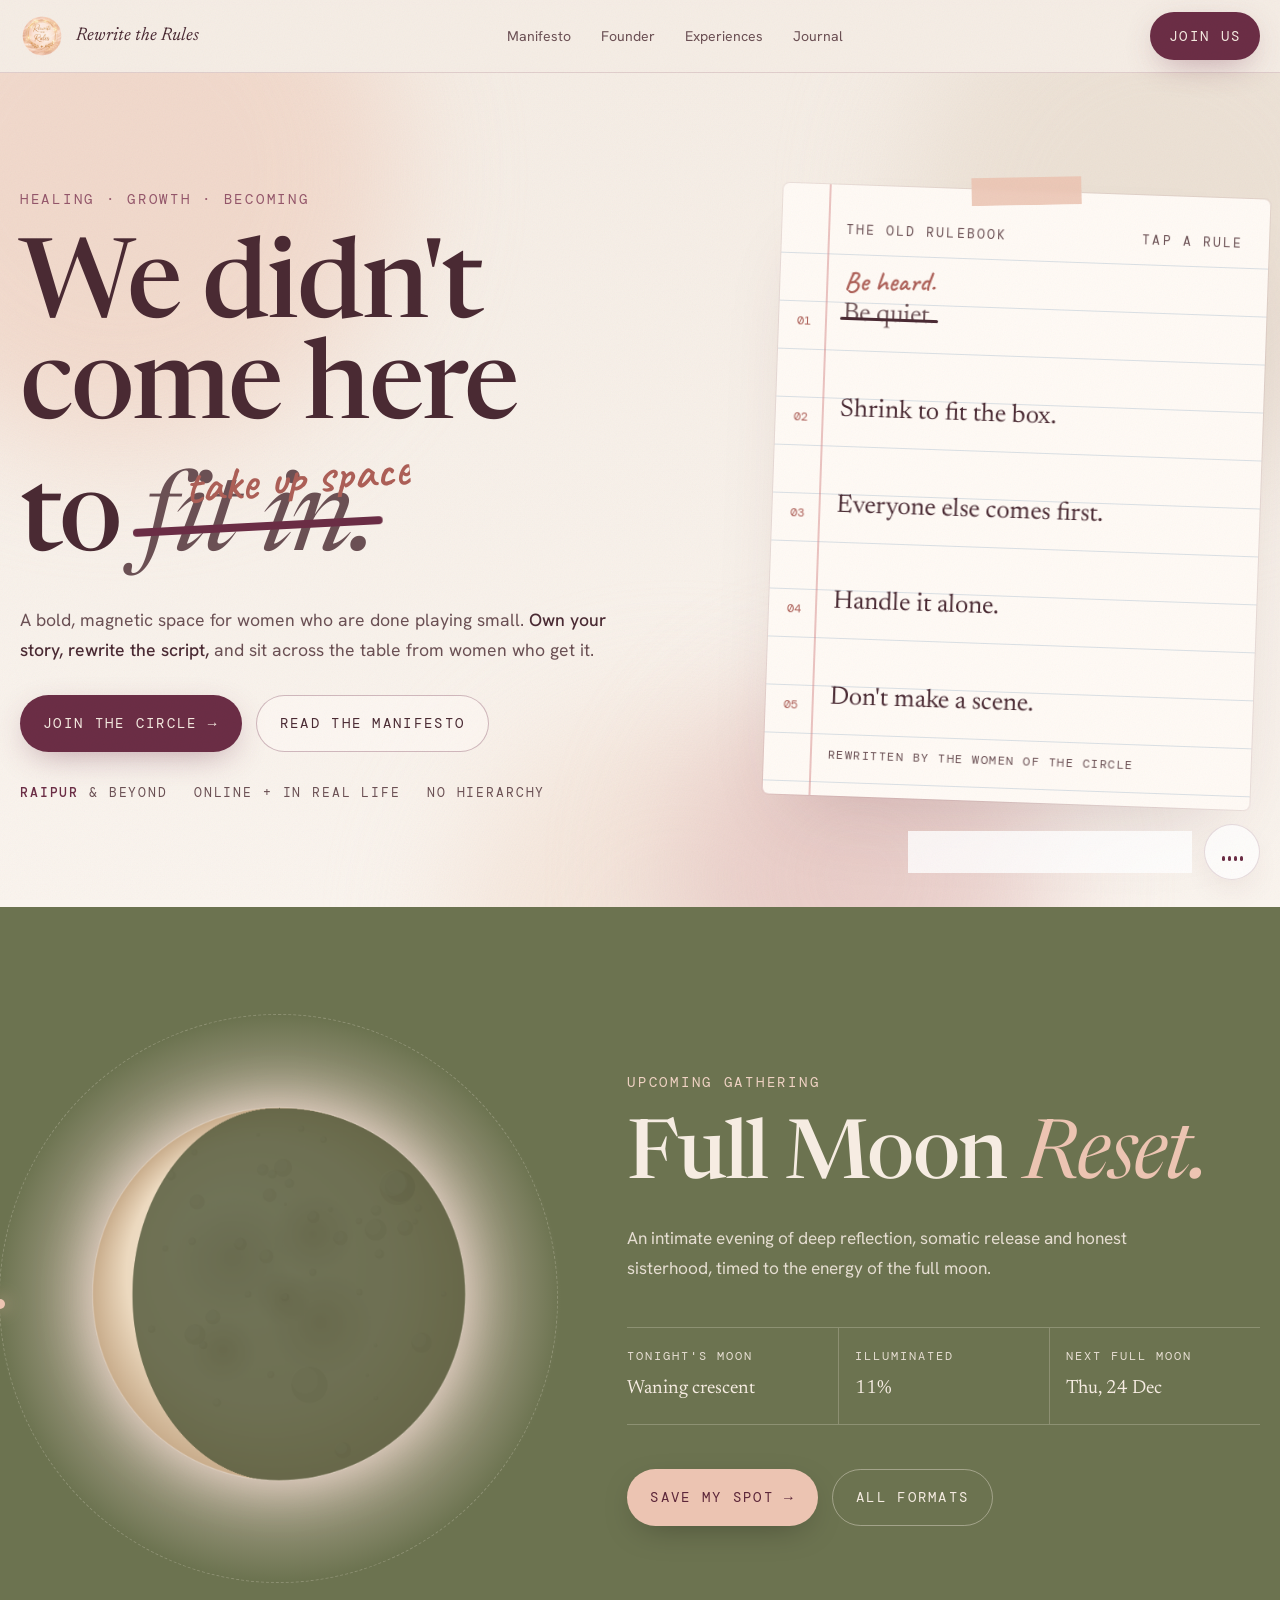
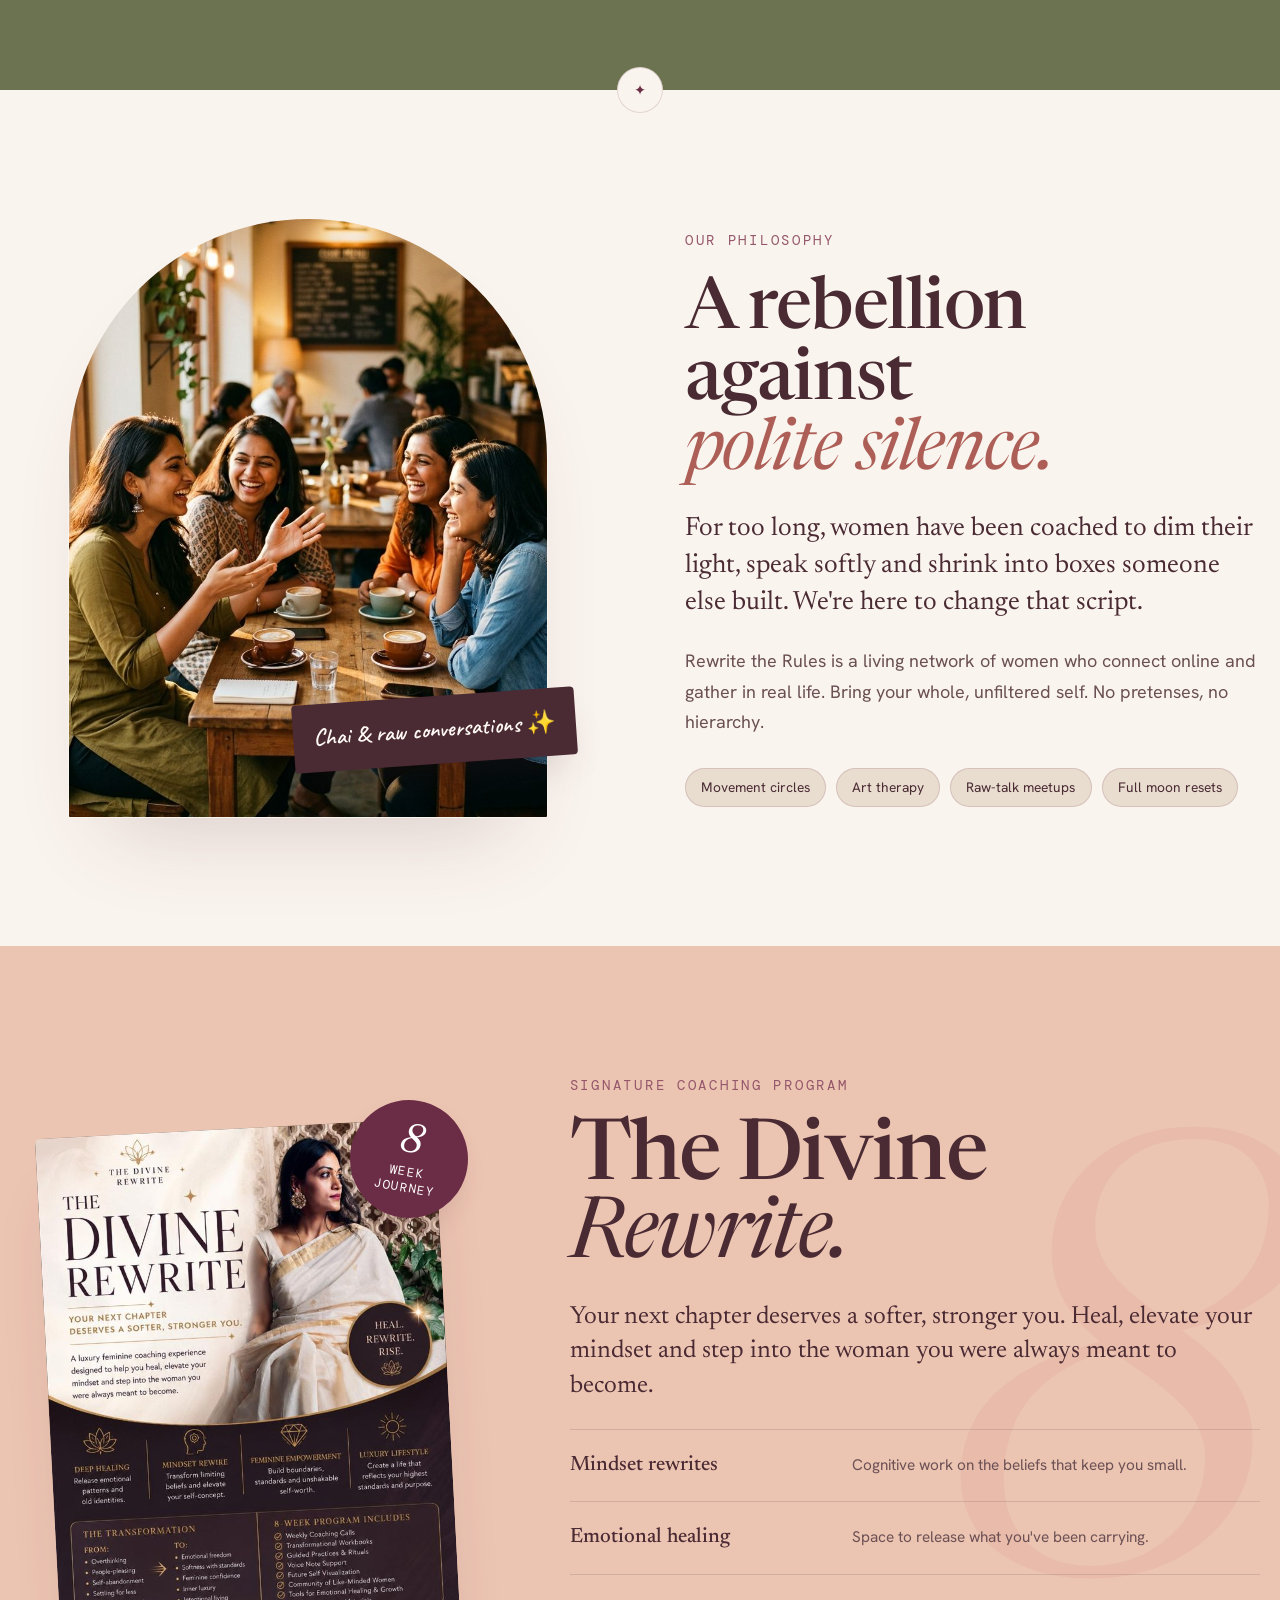
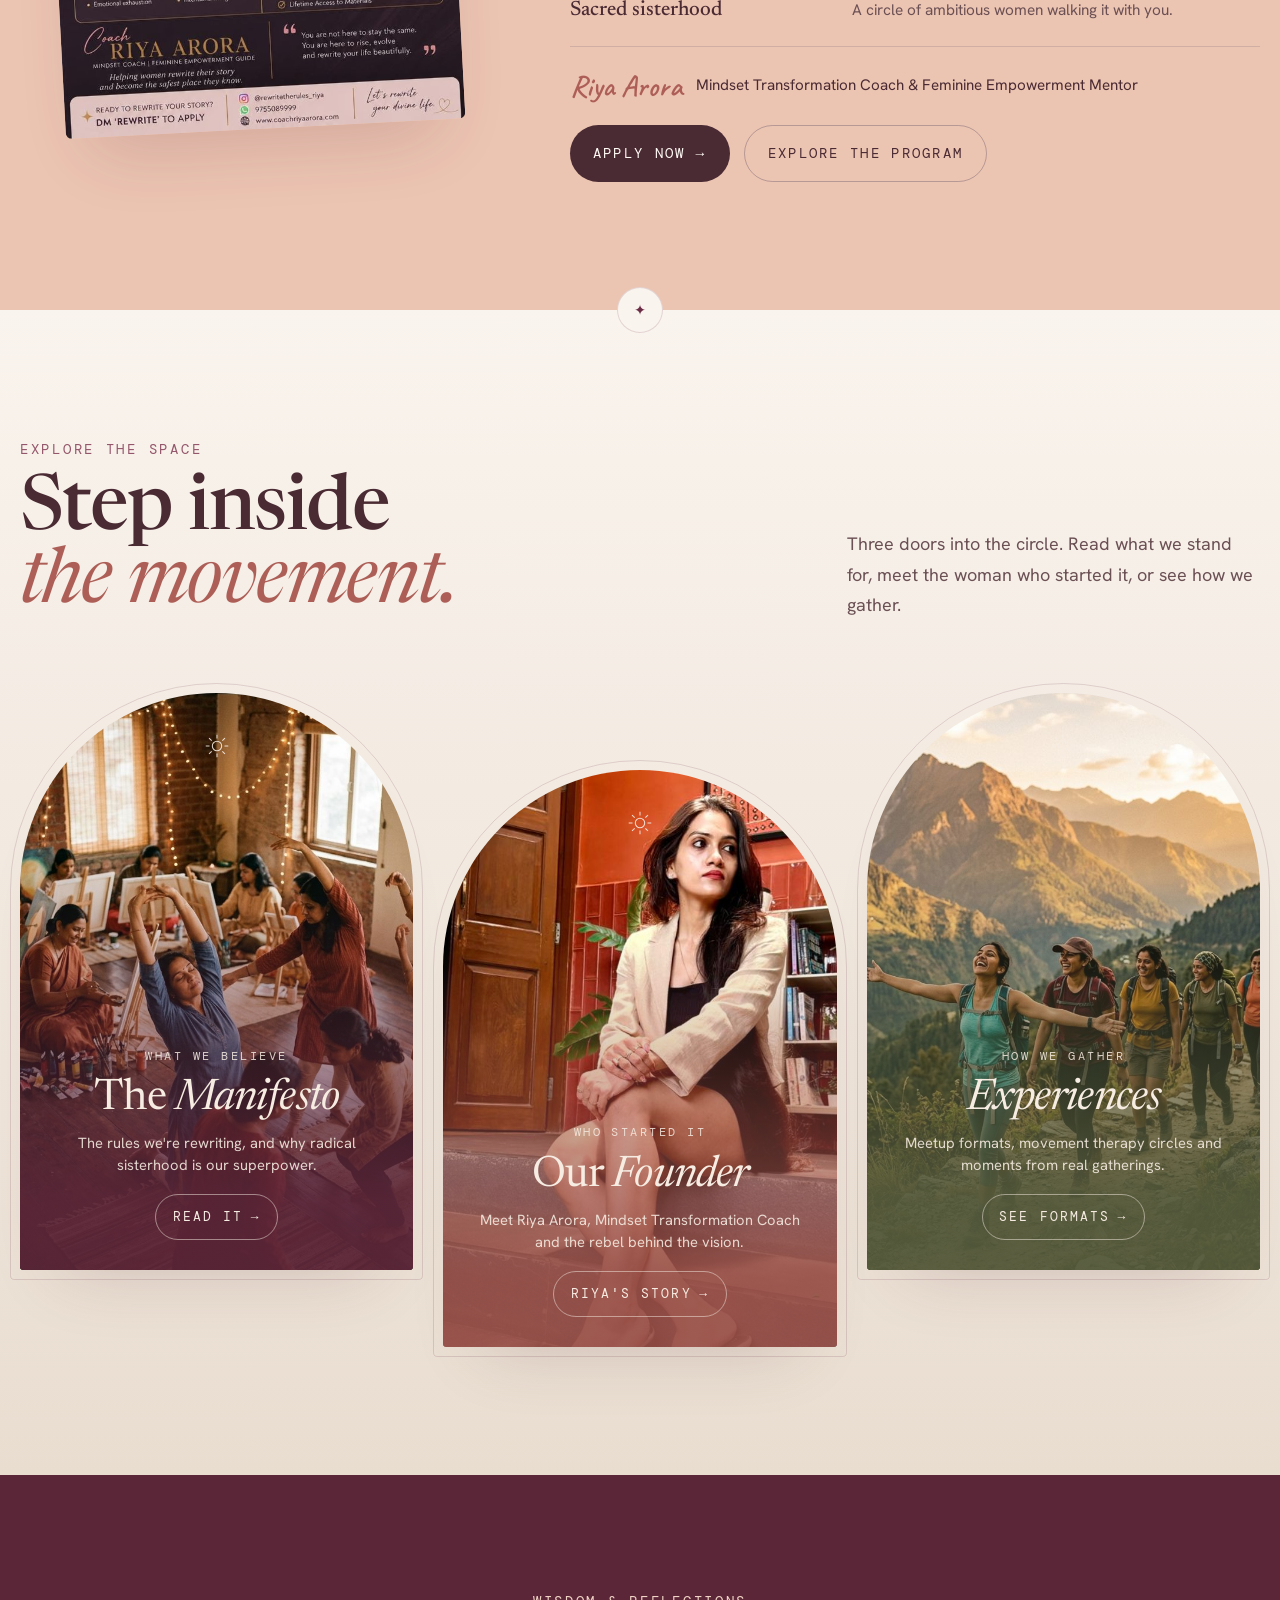
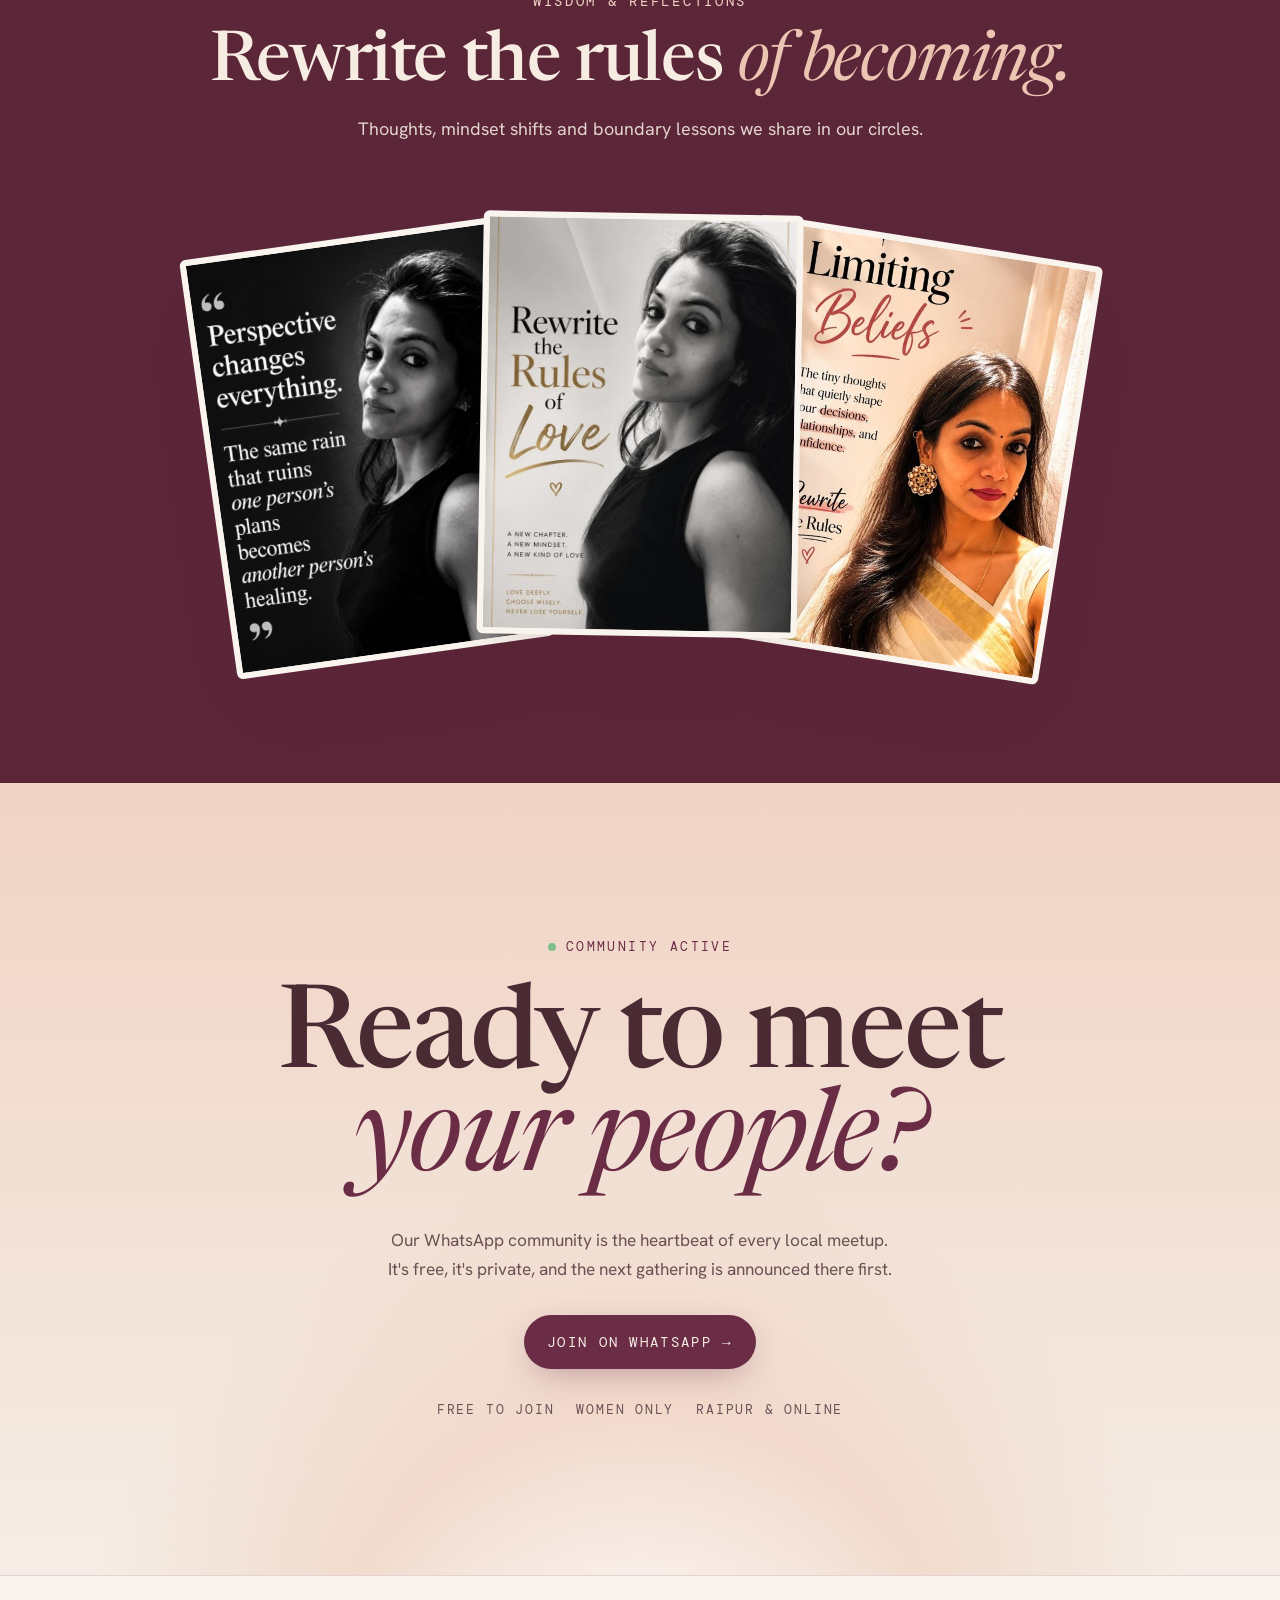
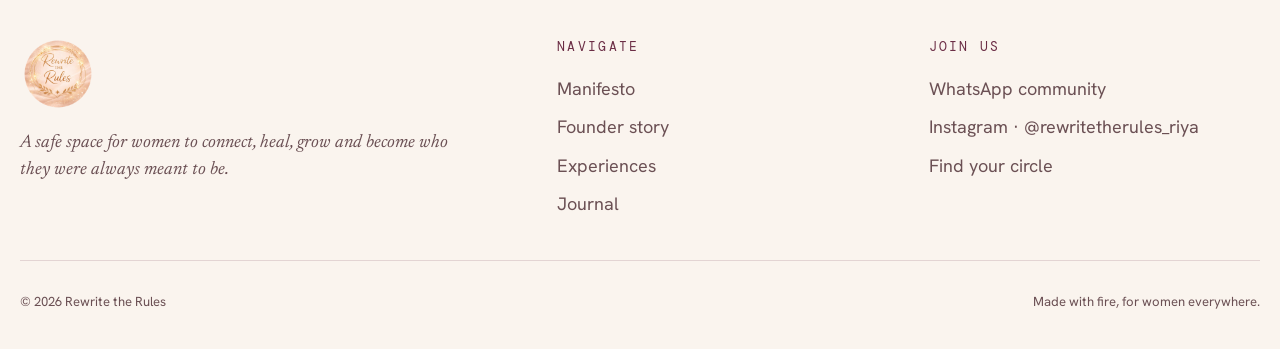
==== index.html @ 3fa5f71e "Redesign Rewrite the Rules website New homepage, manifesto, founder, experiences, join and journal p" ====
<!doctype html>
<html lang="en">
<head>
<meta charset="utf-8">
<meta name="viewport" content="width=device-width, initial-scale=1, viewport-fit=cover">
<title>Rewrite the Rules — Safe Space for Women | Raipur & Beyond</title>
<link rel="icon" type="image/png" href="assets/favicon.png">
<meta name="description" content="A safe, bold community for women who are done playing small. Heal, grow and connect on your own terms. Starting from Raipur, going pan-India.">
<meta property="og:type" content="website">
<meta property="og:title" content="Rewrite the Rules — We didn't come here to fit in.">
<meta property="og:description" content="A bold, safe community for women who are done playing small. Healing • Growth • Becoming.">
<meta property="og:image" content="https://www.rewritetherules.in/assets/hero-bg.png">
<link rel="preconnect" href="https://fonts.googleapis.com">
<link rel="preconnect" href="https://fonts.gstatic.com" crossorigin>
<link rel="stylesheet" href="https://fonts.googleapis.com/css2?family=Newsreader:ital,opsz,wght@0,6..72,300..700;1,6..72,300..700&family=Hanken+Grotesk:wght@400;500;600&family=DM+Mono:wght@400;500&family=Caveat:wght@400..700&display=swap">
<link rel="stylesheet" href="assets/site.css">
</head>
<body>

<nav class="nav band" aria-label="Main">
  <div class="wrap">
    <a class="brand" href="index.html"><img src="assets/logo-sm.png" alt="Rewrite the Rules"><span>Rewrite the Rules</span></a>
    <ul>
      <li><a href="manifesto.html">Manifesto</a></li>
      <li><a href="founder.html">Founder</a></li>
      <li><a href="experiences.html">Experiences</a></li>
      <li><a href="blog.html">Journal</a></li>
    </ul>
    <a class="btn btn-gold" href="join.html">Join us</a>
  </div>
</nav>

<header class="hero band">
  <div class="aurora" aria-hidden="true"><i></i><i></i><i></i><i></i></div>
  <div class="wrap">
    <div class="hero-copy">
      <div class="eyebrow">Healing · Growth · Becoming</div>
      <h1>We didn't come here to <em class="strike"><span class="old">fit in.</span><span class="new" aria-hidden="true">take up space</span></em></h1>
      <p class="hero-lede">A bold, magnetic space for women who are done playing small. <strong>Own your story, rewrite the script,</strong> and sit across the table from women who get it.</p>
      <div class="hero-ctas">
        <a class="btn btn-gold" href="join.html">Join the circle <span class="arr">→</span></a>
        <a class="btn btn-ghost" href="manifesto.html">Read the manifesto</a>
      </div>
      <div class="hero-meta"><span><b>Raipur</b> &amp; beyond</span><span>Online + in real life</span><span>No hierarchy</span></div>
    </div>

    <aside class="rulebook" aria-label="The old rulebook">
      <div class="rulebook-head"><span>The old rulebook</span><span>Tap a rule</span></div>
      <ol class="rules" id="rules">
        <li class="rule"><button type="button"><span class="n">01</span><span class="now">Be heard.</span><span class="was">Be quiet.</span></button></li>
        <li class="rule"><button type="button"><span class="n">02</span><span class="now">Take up space.</span><span class="was">Shrink to fit the box.</span></button></li>
        <li class="rule"><button type="button"><span class="n">03</span><span class="now">Put yourself on the list.</span><span class="was">Everyone else comes first.</span></button></li>
        <li class="rule"><button type="button"><span class="n">04</span><span class="now">Heal in a circle.</span><span class="was">Handle it alone.</span></button></li>
        <li class="rule"><button type="button"><span class="n">05</span><span class="now">Say it out loud.</span><span class="was">Don't make a scene.</span></button></li>
      </ol>
      <div class="rulebook-foot">Rewritten by the women of the circle</div>
    </aside>
  </div>
</header>

<section class="gathering band on-dark" id="gathering">
  <div class="wrap">
    <div class="moon-stage"><div class="orbit"></div><canvas id="moon" width="640" height="640" role="img" aria-label="Tonight's moon phase"></canvas></div>
    <div class="gathering-copy">
      <div class="eyebrow">Upcoming gathering</div>
      <h2>Full Moon <em>Reset.</em></h2>
      <p>An intimate evening of deep reflection, somatic release and honest sisterhood, timed to the energy of the full moon.</p>
      <dl class="moon-data">
        <div><dt>Tonight's moon</dt><dd id="m-phase">Waxing gibbous</dd></div>
        <div><dt>Illuminated</dt><dd id="m-illum">—</dd></div>
        <div><dt>Next full moon</dt><dd id="m-next">—</dd></div>
      </dl>
      <div class="hero-ctas">
        <a class="btn btn-gold" href="join.html">Save my spot <span class="arr">→</span></a>
        <a class="btn btn-ghost" href="experiences.html">All formats</a>
      </div>
    </div>
  </div>
</section>

<section class="philo band light" id="philosophy">
  <div class="wrap">
    <div class="arch-wrap">
      <div class="arch"><img src="assets/meetup.jpg" alt="Four women laughing over coffee at a Rewrite the Rules meetup"></div>
      <div class="arch-tag">Chai &amp; raw conversations ✨</div>
    </div>
    <div class="philo-copy">
      <div class="eyebrow">Our philosophy</div>
      <h2>A rebellion against <em>polite silence.</em></h2>
      <p class="big">For too long, women have been coached to dim their light, speak softly and shrink into boxes someone else built. We're here to change that script.</p>
      <p>Rewrite the Rules is a living network of women who connect online and gather in real life. Bring your whole, unfiltered self. No pretenses, no hierarchy.</p>
      <ul class="formats"><li>Movement circles</li><li>Art therapy</li><li>Raw-talk meetups</li><li>Full moon resets</li></ul>
    </div>
  </div>
</section>

<section class="program band" id="divine-rewrite">
  <div class="big8" aria-hidden="true">8</div>
  <div class="wrap">
    <div class="flyer">
      <img src="assets/divine-rewrite-flyer-sm.jpg" alt="The Divine Rewrite 8-week program flyer">
      <div class="seal"><span><b>8</b>week<br>journey</span></div>
    </div>
    <div class="program-copy">
      <div class="eyebrow">Signature coaching program</div>
      <h2>The Divine <em>Rewrite.</em></h2>
      <p class="lead">Your next chapter deserves a softer, stronger you. Heal, elevate your mindset and step into the woman you were always meant to become.</p>
      <ul class="pillars">
        <li><strong>Mindset rewrites</strong><span>Cognitive work on the beliefs that keep you small.</span></li>
        <li><strong>Emotional healing</strong><span>Space to release what you've been carrying.</span></li>
        <li><strong>Sacred sisterhood</strong><span>A circle of ambitious women walking it with you.</span></li>
      </ul>
      <div class="coach"><span class="sig">Riya Arora</span><span>Mindset Transformation Coach &amp; Feminine Empowerment Mentor</span></div>
      <div class="program-ctas">
        <a class="btn btn-ink" href="join.html">Apply now <span class="arr">→</span></a>
        <a class="btn btn-line-ink" href="experiences.html#divine-rewrite">Explore the program</a>
      </div>
    </div>
  </div>
</section>

<section class="explore band light" id="explore">
  <div class="wrap">
    <header>
      <div class="h"><div class="eyebrow">Explore the space</div><h2>Step inside <em>the movement.</em></h2></div>
      <p>Three doors into the circle. Read what we stand for, meet the woman who started it, or see how we gather.</p>
    </header>
    <ul class="doors">
      <li><a class="door plum" href="manifesto.html">
        <span class="img"><img src="assets/workshop.jpg" alt="Women at a Rewrite the Rules workshop"></span>
        <span class="door-in"><svg class="sun" viewBox="0 0 32 32" fill="none" stroke="currentColor" stroke-width="1.1" aria-hidden="true"><circle cx="16" cy="16" r="5"/><path d="M16 4v4M16 24v4M4 16h4M24 16h4M7.5 7.5l2.8 2.8M21.7 21.7l2.8 2.8M7.5 24.5l2.8-2.8M21.7 10.3l2.8-2.8"/></svg><span class="door-text"><span class="k">What we believe</span><span class="t">The <em>Manifesto</em></span><span class="d">The rules we're rewriting, and why radical sisterhood is our superpower.</span><span class="go">Read it <span aria-hidden="true">→</span></span></span></span>
      </a></li>
      <li><a class="door terra" href="founder.html">
        <span class="img"><img src="assets/riya-founder-sm.jpg" alt="Riya Arora, founder of Rewrite the Rules"></span>
        <span class="door-in"><svg class="sun" viewBox="0 0 32 32" fill="none" stroke="currentColor" stroke-width="1.1" aria-hidden="true"><circle cx="16" cy="16" r="5"/><path d="M16 4v4M16 24v4M4 16h4M24 16h4M7.5 7.5l2.8 2.8M21.7 21.7l2.8 2.8M7.5 24.5l2.8-2.8M21.7 10.3l2.8-2.8"/></svg><span class="door-text"><span class="k">Who started it</span><span class="t">Our <em>Founder</em></span><span class="d">Meet Riya Arora, Mindset Transformation Coach and the rebel behind the vision.</span><span class="go">Riya's story <span aria-hidden="true">→</span></span></span></span>
      </a></li>
      <li><a class="door olive" href="experiences.html">
        <span class="img"><img src="assets/outdoor.jpg" alt="Women hiking together on a Rewrite the Rules outing"></span>
        <span class="door-in"><svg class="sun" viewBox="0 0 32 32" fill="none" stroke="currentColor" stroke-width="1.1" aria-hidden="true"><circle cx="16" cy="16" r="5"/><path d="M16 4v4M16 24v4M4 16h4M24 16h4M7.5 7.5l2.8 2.8M21.7 21.7l2.8 2.8M7.5 24.5l2.8-2.8M21.7 10.3l2.8-2.8"/></svg><span class="door-text"><span class="k">How we gather</span><span class="t"><em>Experiences</em></span><span class="d">Meetup formats, movement therapy circles and moments from real gatherings.</span><span class="go">See formats <span aria-hidden="true">→</span></span></span></span>
      </a></li>
    </ul>
  </div>
</section>

<section class="wisdom band on-dark" id="wisdom">
  <div class="wrap">
    <header>
      <div class="eyebrow">Wisdom &amp; reflections</div>
      <h2>Rewrite the rules <em>of becoming.</em></h2>
      <p>Thoughts, mindset shifts and boundary lessons we share in our circles.</p>
    </header>
    <div class="posters">
      <figure class="poster" style="margin:0"><img src="assets/quote-perspective-sm.jpg" alt="Quote poster: perspective changes everything"></figure>
      <figure class="poster" style="margin:0"><img src="assets/quote-love-sm.jpg" alt="Quote poster: rewrite the rules of love"></figure>
      <figure class="poster" style="margin:0"><img src="assets/quote-beliefs-sm.jpg" alt="Quote poster on limiting beliefs"></figure>
    </div>
  </div>
</section>

<section class="final band" id="join">
  <div class="wrap">
    <span class="live"><i></i>Community active</span>
    <h2>Ready to meet <em>your people?</em></h2>
    <p>Our WhatsApp community is the heartbeat of every local meetup. It's free, it's private, and the next gathering is announced there first.</p>
    <a class="btn btn-gold" href="https://chat.whatsapp.com/JGxNVN498TELuokR7WVNBc">Join on WhatsApp <span class="arr">→</span></a>
    <div class="trust"><span>Free to join</span><span>Women only</span><span>Raipur &amp; online</span></div>
  </div>
</section>

<footer class="band">
  <div class="wrap">
    <div class="f-brand">
      <img src="assets/logo-sm.png" alt="Rewrite the Rules logo">
      <p>A safe space for women to connect, heal, grow and become who they were always meant to be.</p>
    </div>
    <div>
      <h4>Navigate</h4>
      <ul>
        <li><a href="manifesto.html">Manifesto</a></li>
        <li><a href="founder.html">Founder story</a></li>
        <li><a href="experiences.html">Experiences</a></li>
        <li><a href="blog.html">Journal</a></li>
      </ul>
    </div>
    <div>
      <h4>Join us</h4>
      <ul>
        <li><a href="https://chat.whatsapp.com/JGxNVN498TELuokR7WVNBc">WhatsApp community</a></li>
        <li><a href="https://www.instagram.com/rewritetherules_riya">Instagram · @rewritetherules_riya</a></li>
        <li><a href="join.html">Find your circle</a></li>
      </ul>
    </div>
    <div class="f-bottom"><span>© 2026 Rewrite the Rules</span><span>Made with fire, for women everywhere.</span></div>
  </div>
</footer>

<div class="sound" id="sound">
  <button type="button" id="sound-btn" aria-pressed="false" aria-label="Play soft music"><span class="bars" aria-hidden="true"><span></span><span></span><span></span><span></span></span></button>
  <span class="hint" id="sound-hint">Tap anywhere for soft music ♪</span>
</div>

<script src="assets/music.js"></script>
<script src="assets/nav.js"></script>
<script>

(function(){
  // Rulebook: strike and rewrite each rule in turn, then let visitors toggle.
  var rules=[].slice.call(document.querySelectorAll('#rules .rule'));
  var reduce=window.matchMedia&&matchMedia('(prefers-reduced-motion: reduce)').matches;
  rules.forEach(function(r,i){
    if(reduce){r.classList.add('done');}
    else{setTimeout(function(){r.classList.add('done')},1800+i*650);}
    r.querySelector('button').addEventListener('click',function(){r.classList.toggle('done')});
  });

  // Moon: real phase from the synodic month, drawn on canvas.
  var P=29.530588853, ref=Date.UTC(2000,0,6,18,14);
  var now=Date.now();
  var age=(((now-ref)/864e5)%P+P)%P;
  var theta=2*Math.PI*age/P;
  var illum=(1-Math.cos(theta))/2;
  var names=['New moon','Waxing crescent','First quarter','Waxing gibbous','Full moon','Waning gibbous','Last quarter','Waning crescent'];
  var idx=Math.floor((age/P)*8+0.5)%8;
  var toFull=((P/2-age)+P)%P;
  var next=new Date(now+toFull*864e5);
  document.getElementById('m-phase').textContent=names[idx];
  document.getElementById('m-illum').textContent=Math.round(illum*100)+'%';
  document.getElementById('m-next').textContent=next.toLocaleDateString('en-IN',{weekday:'short',day:'numeric',month:'short'});

  var c=document.getElementById('moon'),x=c.getContext('2d'),S=c.width,R=S*0.36,cx=S/2,cy=S/2;
  // textured disc
  var g=x.createRadialGradient(cx-R*.3,cy-R*.35,R*.1,cx,cy,R);
  g.addColorStop(0,'#fbf1e2');g.addColorStop(.7,'#ecd9bf');g.addColorStop(1,'#c9ad8c');
  x.save();x.beginPath();x.arc(cx,cy,R,0,Math.PI*2);x.fillStyle=g;x.shadowColor='rgba(253,227,220,.9)';x.shadowBlur=70;x.fill();x.restore();
  x.save();x.beginPath();x.arc(cx,cy,R,0,Math.PI*2);x.clip();
  var seed=7;function rnd(){seed=(seed*16807)%2147483647;return seed/2147483647}
  // maria
  [[-.25,-.2,.32],[.18,-.32,.22],[.22,.15,.28],[-.3,.3,.18],[.02,.02,.15]].forEach(function(m){
    var mg=x.createRadialGradient(cx+m[0]*R,cy+m[1]*R,0,cx+m[0]*R,cy+m[1]*R,m[2]*R);
    mg.addColorStop(0,'rgba(150,118,98,.38)');mg.addColorStop(1,'rgba(150,118,98,0)');
    x.fillStyle=mg;x.fillRect(0,0,S,S);
  });
  for(var k=0;k<46;k++){
    var a=rnd()*Math.PI*2,d=Math.sqrt(rnd())*R*.92,r=2+rnd()*rnd()*R*.09;
    var px=cx+Math.cos(a)*d,py=cy+Math.sin(a)*d;
    x.beginPath();x.arc(px,py,r,0,Math.PI*2);x.fillStyle='rgba(120,92,78,.18)';x.fill();
    x.beginPath();x.arc(px-r*.25,py-r*.25,r*.75,0,Math.PI*2);x.fillStyle='rgba(255,248,236,.18)';x.fill();
  }
  // shadow: draw unlit spans row by row
  x.fillStyle='rgba(84,90,60,.9)';
  var cosT=Math.cos(theta),waxing=age<P/2;
  for(var y=-R;y<=R;y+=1){
    var w=Math.sqrt(Math.max(0,R*R-y*y)),t=w*cosT;
    if(waxing){ x.fillRect(cx-w-1,cy+y,(t)-(-w)+1,1.2); }      // unlit: -w .. t
    else{ x.fillRect(cx-t,cy+y,w-(-t)+1,1.2); }                 // unlit: -t .. w
  }
  x.restore();
  // rim
  x.beginPath();x.arc(cx,cy,R,0,Math.PI*2);x.strokeStyle='rgba(246,236,226,.3)';x.lineWidth=1.5;x.stroke();
})();
</script>

</body>
</html>
---- assets/site.css ----
/* Layout: a slow, warm wellness studio. Cream paper ground, blush and beige bands,
   solid olive and plum blocks for the moments that matter, terracotta handwriting.
   Old rules get struck out and rewritten by hand. */
:root{
  --night:#f5ede5;      /* page ground: cream */
  --wine:#5c2639;       /* plum block */
  --olive:#6c7350;      /* olive block */
  --sage:#e9ddd0;       /* beige band */
  --peach:#f0d3c4;      /* blush glow */
  --blush:#ecc4b2;      /* blush band */
  --paper:#fffaf5;      /* notebook paper */
  --rose:#ad5f57;       /* handwriting: terracotta */
  --mauve:#94566a;      /* labels */
  --gold:#6b2d45;       /* accent: plum buttons */
  --moon:#fff8ea;
  --text:#4a2a33;       /* plum-brown ink */
  --muted:#6b5054;
  --ink:#4a2a33;
  --ink-muted:#6b5054;
  --line:rgba(107,45,69,.16);
  --ivory:#faf4ee;      /* white sections */
  --cream-text:#f6ece2;
  --shadow:rgba(90,40,50,.2);

  --f-display:"Newsreader", "Iowan Old Style", Georgia, serif;
  --f-body:"Hanken Grotesk", "Segoe UI", system-ui, sans-serif;
  --f-hand:"Caveat", "Segoe Print", "Bradley Hand", cursive;
  --f-mono:"DM Mono", ui-monospace, Consolas, monospace;

  --gutter-l:max(16px, env(safe-area-inset-left, 0px));
  --gutter-r:max(16px, env(safe-area-inset-right, 0px));
  --wrap:1240px;
  color-scheme:light;
}
*{box-sizing:border-box}
html{scroll-behavior:smooth}
body{margin:0;background:var(--night);color:var(--text);font-family:var(--f-body);font-size:18px;line-height:1.7;-webkit-font-smoothing:antialiased;overflow-x:hidden}
img{max-width:100%;display:block}
a{color:inherit}
:focus-visible{outline:2px solid var(--gold);outline-offset:4px;border-radius:2px}
h1,h2,h3{font-family:var(--f-display);font-weight:500;margin:0;text-wrap:balance;letter-spacing:-.01em}
p{margin:0}
.band{padding-left:var(--gutter-l);padding-right:var(--gutter-r)}
.wrap{max-width:var(--wrap);margin-inline:auto}
.eyebrow{font-family:var(--f-mono);font-size:0.85rem;letter-spacing:.2em;text-transform:uppercase;color:var(--mauve)}
.hand{font-family:var(--f-hand);color:var(--rose);font-weight:600}

/* grain over everything */
body::after{content:"";position:fixed;inset:0;pointer-events:none;z-index:100;opacity:.05;mix-blend-mode:multiply;
  background-image:url("data:image/svg+xml,%3Csvg xmlns='http://www.w3.org/2000/svg' width='180' height='180'%3E%3Cfilter id='n'%3E%3CfeTurbulence type='fractalNoise' baseFrequency='.85' numOctaves='3' stitchTiles='stitch'/%3E%3C/filter%3E%3Crect width='100%25' height='100%25' filter='url(%23n)'/%3E%3C/svg%3E")}

/* ---------- buttons ---------- */
.btn{display:inline-flex;align-items:center;gap:.7em;font-family:var(--f-mono);font-size:0.90rem;letter-spacing:.16em;text-transform:uppercase;text-decoration:none;padding:1.05em 1.6em;border-radius:999px;transition:transform .3s cubic-bezier(.2,.8,.2,1),background .3s,color .3s,box-shadow .3s;white-space:nowrap}
.btn .arr{transition:transform .3s}
.btn:hover .arr{transform:translateX(4px)}
.btn-gold{background:var(--gold);color:var(--cream-text);box-shadow:0 10px 34px -10px rgba(107,45,69,.45)}
.btn-gold:hover{transform:translateY(-2px);box-shadow:0 18px 46px -12px rgba(107,45,69,.6)}
.btn-ghost{border:1px solid rgba(107,45,69,.3);color:var(--text);background:rgba(255,250,245,.5)}
.btn-ghost:hover{border-color:var(--gold);color:var(--gold)}
.btn-ink{background:var(--ink);color:var(--paper)}
.btn-ink:hover{transform:translateY(-2px)}
.btn-line-ink{border:1px solid rgba(59,51,80,.3);color:var(--ink)}
.btn-line-ink:hover{border-color:var(--ink)}

/* ---------- nav ---------- */
.nav{position:sticky;top:env(safe-area-inset-top,0px);z-index:50;backdrop-filter:blur(14px);-webkit-backdrop-filter:blur(14px);background:rgba(245,237,229,.8);border-bottom:1px solid var(--line)}
.nav .wrap{display:flex;align-items:center;justify-content:space-between;gap:24px;padding-block:12px}
.brand{display:flex;align-items:center;gap:12px;text-decoration:none}
.brand img{width:44px;height:44px;border-radius:50%}
.brand span{font-family:var(--f-display);font-style:italic;font-size:1.15rem}
.nav ul{display:flex;gap:30px;list-style:none;margin:0;padding:0}
.nav ul a{text-decoration:none;font-size:.88rem;color:var(--muted);transition:color .2s}
.nav ul a:hover{color:var(--text)}
.nav .btn{padding:.8em 1.3em}
@media (max-width:880px){.nav ul{display:none}}
@media (max-width:420px){.brand span{display:none}}

/* ---------- hero ---------- */
.hero{position:relative;overflow:hidden;padding-block:clamp(56px,9vw,120px) clamp(64px,8vw,110px)}
.hero{background:linear-gradient(180deg,var(--night),var(--ivory))}
.aurora{position:absolute;inset:0;pointer-events:none;overflow:hidden}
.aurora i{position:absolute;border-radius:50%;filter:blur(60px);opacity:.75;animation:drift 22s ease-in-out infinite alternate}
.aurora i:nth-child(1){width:560px;height:560px;left:-160px;top:-180px;background:#f0d3c4}
.aurora i:nth-child(2){width:520px;height:520px;right:-140px;top:-120px;background:#e9ddd0;animation-delay:-6s}
.aurora i:nth-child(3){width:460px;height:460px;left:35%;bottom:-260px;background:#f3e2d6;animation-delay:-12s}
.aurora i:nth-child(4){width:380px;height:380px;right:18%;bottom:-160px;background:#e6c6c3;animation-delay:-3s}
@keyframes drift{to{transform:translate(60px,40px) scale(1.12)}}
.hero .wrap{position:relative;display:grid;grid-template-columns:minmax(0,1.25fr) minmax(0,.9fr);gap:clamp(40px,6vw,90px);align-items:center}
@media (max-width:960px){.hero .wrap{grid-template-columns:minmax(0,1fr)}}
.hero-copy{display:flex;flex-direction:column;gap:30px;min-width:0}
.hero h1{font-size:clamp(3.1rem,8.6vw,7.4rem);line-height:.92;font-weight:500;letter-spacing:-.02em}
.hero h1 em{font-style:italic;font-weight:400}
.strike{position:relative;display:inline-block;white-space:nowrap}
.strike .old{color:var(--muted);transition:color 1s}
.strike::after{content:"";position:absolute;left:-4%;right:-4%;top:54%;height:.075em;background:var(--gold);border-radius:4px;transform:rotate(-3deg) scaleX(1);transform-origin:left;animation:strike .9s cubic-bezier(.7,0,.2,1) .7s both}
.strike{margin-top:.28em}
.strike .new{position:absolute;left:18%;bottom:74%;font-family:var(--f-hand);font-style:normal;color:var(--rose);font-size:0.45em;letter-spacing:0;transform:rotate(-5deg);white-space:nowrap;
  clip-path:inset(0 0 0 0);animation:write 1.3s steps(16,end) 1.5s both;font-weight:600}
@keyframes strike{from{transform:rotate(-3deg) scaleX(0)}}
@keyframes write{from{clip-path:inset(0 100% 0 0)}}
.hero-lede{max-width:34em;color:var(--muted);font-size:1.1rem}
.hero-lede strong{color:var(--text);font-weight:500}
.hero-ctas{display:flex;flex-wrap:wrap;gap:14px}
.hero-meta{display:flex;flex-wrap:wrap;gap:10px 26px;font-family:var(--f-mono);font-size:0.83rem;letter-spacing:.14em;text-transform:uppercase;color:var(--muted)}
.hero-meta b{color:var(--gold);font-weight:500}

/* the rulebook: a ruled school notebook page */
.rulebook{position:relative;background:var(--paper);color:var(--ink);border-radius:6px;padding:34px 26px 30px 64px;transform:rotate(2deg);
  box-shadow:0 40px 80px -36px var(--shadow),0 0 0 1px rgba(107,45,69,.08);
  background-image:linear-gradient(90deg,transparent 46px,rgba(214,140,140,.5) 46px,rgba(214,140,140,.5) 48px,transparent 48px),
    repeating-linear-gradient(180deg,transparent 0 47px,rgba(86,130,170,.22) 47px 48px);
  background-position:0 0,0 22px;min-width:0}
.rulebook::before{content:"";position:absolute;top:-14px;left:50%;width:110px;height:28px;transform:translateX(-50%) rotate(-3deg);background:rgba(236,196,178,.85);backdrop-filter:blur(2px)}
.rulebook-head{display:flex;justify-content:space-between;align-items:baseline;gap:12px;margin-bottom:10px;font-family:var(--f-mono);font-size:0.80rem;letter-spacing:.16em;text-transform:uppercase;color:var(--ink-muted)}
.rules{list-style:none;margin:0;padding:0}
.rule{position:relative;min-height:96px;display:flex;flex-direction:column;justify-content:flex-end;padding-bottom:10px;cursor:pointer;-webkit-tap-highlight-color:transparent}
.rule button{all:unset;cursor:pointer;display:block;width:100%}
.rule .n{position:absolute;left:-46px;bottom:14px;font-family:var(--f-mono);font-size:0.78rem;color:var(--rose)}
.rule .was{font-family:var(--f-display);font-size:clamp(1.25rem,2.4vw,1.6rem);position:relative;display:inline-block;transition:color .5s}
.rule .was::after{content:"";position:absolute;left:-3px;right:-3px;top:55%;height:3px;background:var(--ink);border-radius:3px;transform:scaleX(0);transform-origin:left;transition:transform .55s cubic-bezier(.7,0,.2,1)}
.rule .now{font-family:var(--f-hand);font-size:clamp(1.35rem,2.6vw,1.75rem);color:var(--rose);line-height:1;transform:rotate(-2deg);clip-path:inset(0 100% 0 0);transition:clip-path .9s steps(18,end) .35s;margin-bottom:4px;display:block;font-weight:600}
.rule.done .was{color:var(--ink-muted)}
.rule.done .was::after{transform:scaleX(1)}
.rule.done .now{clip-path:inset(0 0 0 0)}
.rulebook-foot{margin-top:14px;font-family:var(--f-mono);font-size:0.78rem;letter-spacing:.12em;text-transform:uppercase;color:var(--ink-muted)}

/* ---------- ivory sections: same components, re-tokened for a white ground ---------- */
.light{background:var(--ivory);color:var(--text);position:relative}
.light .arch{border-color:transparent;box-shadow:0 50px 90px -40px var(--shadow)}
.light .arch-tag{background:var(--ink);color:var(--paper)}
section.light{background:var(--ivory)}
/* a thin gold hairline + star marks the seam into each ivory section */
section.light::before{content:"✦";position:absolute;left:50%;top:0;transform:translate(-50%,-50%);width:44px;height:44px;border-radius:50%;display:grid;place-items:center;background:var(--ivory);color:var(--gold);font-size:.9rem;border:1px solid var(--line)}

/* ---------- solid olive / plum blocks: same components, cream on colour ---------- */
.on-dark{--text:var(--cream-text);--muted:rgba(246,236,226,.88);--line:rgba(246,236,226,.24);--gold:var(--blush);--rose:var(--blush);color:var(--text)}
.on-dark .btn-gold{color:var(--wine);box-shadow:0 10px 34px -12px rgba(0,0,0,.35)}
.on-dark .btn-ghost{background:transparent;border-color:rgba(246,236,226,.4)}
.on-dark .eyebrow{color:var(--peach)}
.wisdom .poster{border-color:var(--ivory)}

/* ---------- gathering / moon ---------- */
.gathering{padding-block:clamp(80px,10vw,140px);background:var(--olive)}
.gathering .wrap{display:grid;grid-template-columns:minmax(0,.9fr) minmax(0,1.1fr);gap:clamp(40px,7vw,100px);align-items:center}
@media (max-width:900px){.gathering .wrap{grid-template-columns:minmax(0,1fr)}}
.moon-stage{position:relative;aspect-ratio:1;max-width:520px;width:100%;margin-inline:auto}
.moon-stage::before{content:"";position:absolute;inset:-8%;border-radius:50%;background:radial-gradient(circle,rgba(255,255,255,.9),rgba(253,227,220,.5) 40%,transparent 66%);animation:breathe 7s ease-in-out infinite}
@keyframes breathe{50%{transform:scale(1.06);opacity:.75}}
.moon-stage canvas{position:relative;width:100%;height:100%}
.orbit{position:absolute;inset:-4%;border:1px dashed var(--line);border-radius:50%;animation:spin 90s linear infinite}
.orbit::before{content:"";position:absolute;top:50%;left:-5px;width:10px;height:10px;border-radius:50%;background:var(--gold);box-shadow:0 0 18px var(--gold)}
@keyframes spin{to{transform:rotate(360deg)}}
.gathering-copy{display:flex;flex-direction:column;gap:26px;min-width:0}
.gathering h2{font-size:clamp(2.8rem,6.4vw,5.6rem);line-height:.95;letter-spacing:-.02em}
.gathering h2 em{font-weight:400;color:var(--gold)}
.gathering p{color:var(--muted);max-width:32em;font-size:1.08rem}
.moon-data{display:grid;grid-template-columns:repeat(3,minmax(0,1fr));border-top:1px solid var(--line);border-bottom:1px solid var(--line)}
.moon-data div{padding:18px 16px 18px 0;display:flex;flex-direction:column;gap:6px;min-width:0}
.moon-data div+div{padding-left:16px;border-left:1px solid var(--line)}
.moon-data dt{font-family:var(--f-mono);font-size:0.78rem;letter-spacing:.16em;text-transform:uppercase;color:var(--muted)}
.moon-data dd{margin:0;font-family:var(--f-display);font-size:1.2rem;font-variant-numeric:tabular-nums}
@media (max-width:520px){.moon-data{grid-template-columns:minmax(0,1fr)}.moon-data div+div{padding-left:0;border-left:0;border-top:1px solid var(--line)}}

/* ---------- philosophy ---------- */
.philo{padding-block:clamp(80px,10vw,140px);background:linear-gradient(180deg,var(--night),var(--wine) 60%,var(--night))}
.philo .wrap{display:grid;grid-template-columns:minmax(0,1fr) minmax(0,1fr);gap:clamp(40px,7vw,110px);align-items:center}
@media (max-width:900px){.philo .wrap{grid-template-columns:minmax(0,1fr)}}
.arch{position:relative;border-radius:999px 999px 8px 8px;overflow:hidden;aspect-ratio:4/5;max-width:100%;border:1px solid var(--line)}
.arch img{width:100%;height:100%;object-fit:cover;transform:scale(1.04);transition:transform 1.4s cubic-bezier(.2,.8,.2,1)}
.arch:hover img{transform:scale(1.1)}
.arch-wrap{position:relative;max-width:480px;width:100%;margin-inline:auto}
.arch-tag{position:absolute;right:-6%;bottom:9%;background:var(--paper);color:var(--ink);padding:14px 20px;border-radius:4px;transform:rotate(-4deg);box-shadow:0 20px 40px -14px var(--shadow);font-family:var(--f-hand);font-size:1.46rem;font-weight:600}
@media (max-width:520px){.arch-tag{right:0}}
.philo-copy{display:flex;flex-direction:column;gap:24px;min-width:0}
.philo h2{font-size:clamp(2.6rem,5.6vw,4.8rem);line-height:.98;letter-spacing:-.02em}
.philo h2 em{color:var(--rose);font-weight:400}
.philo p{color:var(--muted);max-width:34em}
.philo p.big{font-family:var(--f-display);font-size:clamp(1.3rem,2.2vw,1.65rem);line-height:1.4;color:var(--text)}
.formats{display:flex;flex-wrap:wrap;gap:10px;list-style:none;margin:6px 0 0;padding:0}
.formats li{background:var(--sage);border:1px solid var(--line);border-radius:999px;padding:.5em 1.1em;font-size:.86rem;color:var(--text)}

/* ---------- divine rewrite ---------- */
.program{background:var(--blush);color:var(--ink);padding-block:clamp(80px,10vw,140px);position:relative;overflow:hidden}
.program .big8{position:absolute;right:-2vw;top:50%;transform:translateY(-50%);font-family:var(--f-display);font-style:italic;font-size:clamp(22rem,48vw,46rem);line-height:.8;color:rgba(184,103,94,.09);pointer-events:none;user-select:none}
.program .wrap{position:relative;display:grid;grid-template-columns:minmax(0,.8fr) minmax(0,1.2fr);gap:clamp(40px,7vw,110px);align-items:center}
@media (max-width:900px){.program .wrap{grid-template-columns:minmax(0,1fr)}}
.flyer{position:relative;max-width:400px;width:100%;margin-inline:auto}
.flyer img{border-radius:6px;transform:rotate(-3deg);box-shadow:0 40px 70px -30px var(--shadow);transition:transform .6s cubic-bezier(.2,.8,.2,1)}
.flyer:hover img{transform:rotate(0) scale(1.02)}
.flyer .seal{position:absolute;top:-28px;right:-18px;width:118px;height:118px;border-radius:50%;background:var(--gold);color:#fff;display:grid;place-items:center;text-align:center;font-family:var(--f-mono);font-size:0.78rem;letter-spacing:.14em;text-transform:uppercase;line-height:1.3;transform:rotate(10deg);box-shadow:0 14px 30px -10px var(--shadow)}
.flyer .seal b{display:block;font-family:var(--f-display);font-style:italic;font-size:2.6rem;letter-spacing:0;line-height:1;text-transform:none;font-weight:500}
@media (max-width:520px){.flyer .seal{right:0}}
.program-copy{display:flex;flex-direction:column;gap:24px;min-width:0}
.program .eyebrow{color:var(--mauve)}
.program h2{font-size:clamp(2.8rem,6.6vw,5.8rem);line-height:.92;letter-spacing:-.02em}
.program h2 em{font-weight:400}
.program p{color:var(--ink-muted);max-width:34em}
.program p.lead{font-family:var(--f-display);font-size:clamp(1.25rem,2vw,1.55rem);line-height:1.4;color:var(--ink)}
.pillars{list-style:none;margin:0;padding:0;border-top:1px solid rgba(59,51,80,.15)}
.pillars li{display:grid;grid-template-columns:minmax(0,.9fr) minmax(0,1.4fr);gap:20px;padding:18px 0;border-bottom:1px solid rgba(59,51,80,.15);align-items:baseline}
.pillars strong{font-family:var(--f-display);font-weight:500;font-size:1.3rem}
.pillars span{color:var(--ink-muted);font-size:.96rem}
@media (max-width:520px){.pillars li{grid-template-columns:minmax(0,1fr);gap:4px}}
.coach{display:flex;align-items:center;gap:14px;font-size:.95rem;color:var(--ink)}
.coach .sig{font-family:var(--f-hand);font-size:1.90rem;color:var(--rose);line-height:1;font-weight:600}
.program-ctas{display:flex;flex-wrap:wrap;gap:14px}

/* ---------- explore: three arched doorways into the circle ---------- */
.explore{padding-block:clamp(80px,10vw,140px)}
section.explore{background:linear-gradient(180deg,var(--ivory),var(--sage))}
.explore header{display:grid;grid-template-columns:minmax(0,1.3fr) minmax(0,.7fr);gap:24px 60px;align-items:end;margin-bottom:clamp(40px,6vw,72px)}
.explore header .h{display:flex;flex-direction:column;gap:14px;min-width:0}
.explore h2{font-size:clamp(2.6rem,6vw,5.2rem);letter-spacing:-.02em;line-height:.95}
.explore h2 em{font-weight:400;color:var(--rose)}
.explore header p{color:var(--muted);max-width:26em;min-width:0}
@media (max-width:760px){.explore header{grid-template-columns:minmax(0,1fr)}}
.sun{width:30px;height:30px;color:currentColor}
.doors{list-style:none;margin:0;padding:0;display:grid;grid-template-columns:repeat(3,minmax(0,1fr));gap:clamp(16px,2.4vw,30px);align-items:start}
.doors li{min-width:0}
.doors li:nth-child(2){margin-top:clamp(40px,6vw,80px)}
.door{position:relative;display:block;text-decoration:none;color:var(--cream-text);aspect-ratio:3/4.4;max-width:100%;border-radius:999px 999px 16px 16px;isolation:isolate;transition:transform .7s cubic-bezier(.2,.8,.2,1)}
.door .img{position:absolute;inset:0;border-radius:inherit;overflow:hidden;z-index:-1;box-shadow:0 40px 70px -40px var(--shadow)}
.door img{width:100%;height:100%;object-fit:cover;transform:scale(1.02);transition:transform 1.2s cubic-bezier(.2,.8,.2,1)}
.door .img::after{content:"";position:absolute;inset:0;background:linear-gradient(180deg,rgba(0,0,0,0) 30%,var(--tint) 88%)}
.door::after{content:"";position:absolute;inset:-10px;border-radius:999px 999px 22px 22px;border:1px solid var(--line);transition:inset .6s cubic-bezier(.2,.8,.2,1),border-color .4s;pointer-events:none}
.door:hover{transform:translateY(-8px)}
.door:hover img{transform:scale(1.09)}
.door:hover::after{inset:-16px;border-color:var(--rose)}
.door-in{position:absolute;inset:0;display:flex;flex-direction:column;align-items:center;justify-content:space-between;text-align:center;padding:clamp(26px,3vw,40px) clamp(18px,2vw,28px) clamp(22px,2.4vw,30px)}
.door .sun{opacity:.9}
.door-text{display:flex;flex-direction:column;align-items:center;gap:12px}
.door .k{font-family:var(--f-mono);font-size:0.78rem;letter-spacing:.2em;text-transform:uppercase;opacity:.85}
.door .t{font-family:var(--f-display);font-size:clamp(2rem,3.4vw,3rem);line-height:.95;letter-spacing:-.02em;font-weight:400;text-wrap:balance}
.door .t em{font-style:italic}
.door .d{font-size:.92rem;line-height:1.5;opacity:.88;max-width:22em}
.door .go{margin-top:6px;display:inline-flex;align-items:center;gap:.6em;font-family:var(--f-mono);font-size:0.80rem;letter-spacing:.16em;text-transform:uppercase;padding:.85em 1.3em;border-radius:999px;border:1px solid rgba(246,236,226,.5);transition:background .3s,color .3s}
.door:hover .go{background:var(--cream-text);color:var(--wine)}
.door.plum{--tint:rgba(92,38,57,.92)}
.door.terra{--tint:rgba(150,78,70,.92)}
.door.olive{--tint:rgba(84,90,60,.94)}
@media (max-width:860px){
  .doors{display:flex;overflow-x:auto;scroll-snap-type:x mandatory;gap:18px;padding:18px 16px 26px;margin-inline:-16px;scrollbar-width:none}
  .doors::-webkit-scrollbar{display:none}
  .doors li{flex:0 0 min(78%,340px);scroll-snap-align:center}
  .doors li:nth-child(2){margin-top:0}
}

/* ---------- wisdom ---------- */
.wisdom{padding-block:clamp(70px,9vw,120px);background:var(--wine);overflow:hidden}
.wisdom header{text-align:center;display:flex;flex-direction:column;align-items:center;gap:16px;margin-bottom:60px}
.wisdom h2{font-size:clamp(2.4rem,5.4vw,4.6rem);letter-spacing:-.02em;line-height:1}
.wisdom h2 em{font-weight:400;color:var(--rose)}
.wisdom header p{color:var(--muted);max-width:36em}
.posters{display:flex;justify-content:center;align-items:center;gap:0;padding-block:20px}
.poster{width:min(30%,320px);flex:none;border-radius:6px;overflow:hidden;box-shadow:0 40px 70px -30px var(--shadow);border:6px solid var(--paper);transition:transform .6s cubic-bezier(.2,.8,.2,1),z-index 0s .3s;position:relative;background:var(--paper)}
.poster img{width:100%;aspect-ratio:3/4;object-fit:cover}
.poster:nth-child(1){transform:rotate(-8deg) translateX(14%) translateY(18px)}
.poster:nth-child(2){transform:rotate(1deg) translateY(-12px);z-index:2}
.poster:nth-child(3){transform:rotate(9deg) translateX(-14%) translateY(22px)}
.poster:hover{transform:rotate(0) translateY(-24px) scale(1.06);z-index:5;transition:transform .6s cubic-bezier(.2,.8,.2,1),z-index 0s}
@media (max-width:640px){.posters{flex-direction:column;gap:22px}.poster{width:min(82%,320px)}.poster:nth-child(n){transform:rotate(-2deg)}.poster:nth-child(2){transform:rotate(2deg)}}

/* ---------- final cta ---------- */
.final{position:relative;padding-block:clamp(100px,12vw,180px);text-align:center;overflow:hidden;background:linear-gradient(180deg,var(--peach),var(--night))}
.final::before{content:"";position:absolute;left:50%;top:100%;width:1300px;height:1300px;transform:translate(-50%,-38%);border-radius:50%;
  background:radial-gradient(circle,rgba(255,255,255,.95) 0%,rgba(240,211,196,.7) 35%,transparent 62%);pointer-events:none}
.final .wrap{position:relative;display:flex;flex-direction:column;align-items:center;gap:30px}
.final h2{font-size:clamp(3rem,9vw,8rem);line-height:.9;letter-spacing:-.02em}
.final h2 em{font-weight:400;color:var(--gold)}
.final p{color:var(--muted);max-width:30em;font-size:1.08rem}
.live{display:inline-flex;align-items:center;gap:10px;font-family:var(--f-mono);font-size:0.83rem;letter-spacing:.18em;text-transform:uppercase;color:var(--gold)}
.live i{width:8px;height:8px;border-radius:50%;background:#7fbf8e;box-shadow:0 0 0 0 rgba(111,208,140,.6);animation:ping 2s infinite}
@keyframes ping{70%{box-shadow:0 0 0 10px rgba(111,208,140,0)}100%{box-shadow:0 0 0 0 rgba(111,208,140,0)}}
.trust{display:flex;flex-wrap:wrap;justify-content:center;gap:8px 22px;font-family:var(--f-mono);font-size:0.80rem;letter-spacing:.14em;text-transform:uppercase;color:var(--muted)}

/* ---------- footer ---------- */
footer{border-top:1px solid var(--line);padding-block:60px 36px;background:var(--ivory)}
footer .wrap{display:grid;grid-template-columns:minmax(0,1.5fr) minmax(0,1fr) minmax(0,1fr);gap:40px}
@media (max-width:760px){footer .wrap{grid-template-columns:minmax(0,1fr)}}
.f-brand{display:flex;flex-direction:column;gap:18px;max-width:24em}
.f-brand img{width:76px;height:76px;border-radius:50%}
.f-brand p{color:var(--muted);font-family:var(--f-display);font-style:italic;font-size:1.15rem;line-height:1.45}
footer h4{font-family:var(--f-mono);font-size:0.80rem;letter-spacing:.18em;text-transform:uppercase;color:var(--gold);font-weight:400;margin:0 0 16px}
footer ul{list-style:none;margin:0;padding:0;display:flex;flex-direction:column;gap:8px}
footer ul a{text-decoration:none;color:var(--muted)}
footer ul a:hover{color:var(--text)}
.f-bottom{grid-column:1/-1;display:flex;justify-content:space-between;flex-wrap:wrap;gap:12px;padding-top:30px;border-top:1px solid var(--line);font-size:.82rem;color:var(--muted)}

/* ---------- soft music toggle ---------- */
.sound{position:fixed;z-index:60;right:calc(20px + env(safe-area-inset-right,0px));bottom:calc(20px + env(safe-area-inset-bottom,0px));display:flex;align-items:center;gap:12px;flex-direction:row-reverse}
.sound button{all:unset;cursor:pointer;width:54px;height:54px;border-radius:50%;background:rgba(255,255,255,.75);backdrop-filter:blur(12px);-webkit-backdrop-filter:blur(12px);border:1px solid var(--line);box-shadow:0 14px 34px -14px var(--shadow);display:grid;place-items:center;transition:transform .3s}
.sound button:hover{transform:scale(1.06)}
.sound button:focus-visible{outline:2px solid var(--gold);outline-offset:3px}
.bars{display:flex;align-items:flex-end;gap:3px;height:18px}
.bars span{width:3px;height:5px;border-radius:2px;background:var(--gold);transition:height .3s}
.sound.on .bars span{animation:eq 1.4s ease-in-out infinite}
.sound.on .bars span:nth-child(2){animation-delay:-.4s}
.sound.on .bars span:nth-child(3){animation-delay:-.8s}
.sound.on .bars span:nth-child(4){animation-delay:-1.1s}
@keyframes eq{0%,100%{height:5px}50%{height:18px}}
.sound .hint{font-family:var(--f-mono);font-size:0.78rem;letter-spacing:.14em;text-transform:uppercase;color:var(--text);background:rgba(255,255,255,.8);backdrop-filter:blur(12px);-webkit-backdrop-filter:blur(12px);border:1px solid var(--line);padding:.7em 1.1em;border-radius:999px;white-space:nowrap;transition:opacity .5s}
.sound.on .hint,.sound.muted .hint{opacity:0;pointer-events:none}

@media (prefers-reduced-motion:reduce){
  *,*::before,*::after{animation:none!important;transition:none!important}
  .rule .now{clip-path:none}
}

/* ---------- mobile menu (button added by assets/nav.js) ---------- */
.menu-btn{display:none}
@media (max-width:880px){
  .menu-btn{all:unset;cursor:pointer;display:grid;place-items:center;width:44px;height:44px;border-radius:50%;border:1px solid var(--line);margin-left:auto}
  .menu-btn:focus-visible{outline:2px solid var(--gold);outline-offset:3px}
  .menu-btn i{display:block;width:18px;height:1.5px;background:var(--text);position:relative;transition:background .2s}
  .menu-btn i::before,.menu-btn i::after{content:"";position:absolute;left:0;width:18px;height:1.5px;background:var(--text);transition:transform .3s}
  .menu-btn i::before{top:-6px}.menu-btn i::after{top:6px}
  .nav.open .menu-btn i{background:transparent}
  .nav.open .menu-btn i::before{transform:translateY(6px) rotate(45deg)}
  .nav.open .menu-btn i::after{transform:translateY(-6px) rotate(-45deg)}
  .nav .wrap{gap:12px}
  .nav.open ul{display:flex;flex-direction:column;gap:0;position:absolute;left:0;right:0;top:100%;background:var(--night);border-bottom:1px solid var(--line);
    padding:8px max(16px,env(safe-area-inset-right,0px)) 18px max(16px,env(safe-area-inset-left,0px));box-shadow:0 30px 40px -30px var(--shadow)}
  .nav.open ul a{display:block;padding:14px 0;font-family:var(--f-display);font-size:1.6rem;color:var(--text);border-bottom:1px solid var(--line)}
}
@media (min-width:881px){.home-li{display:none}}
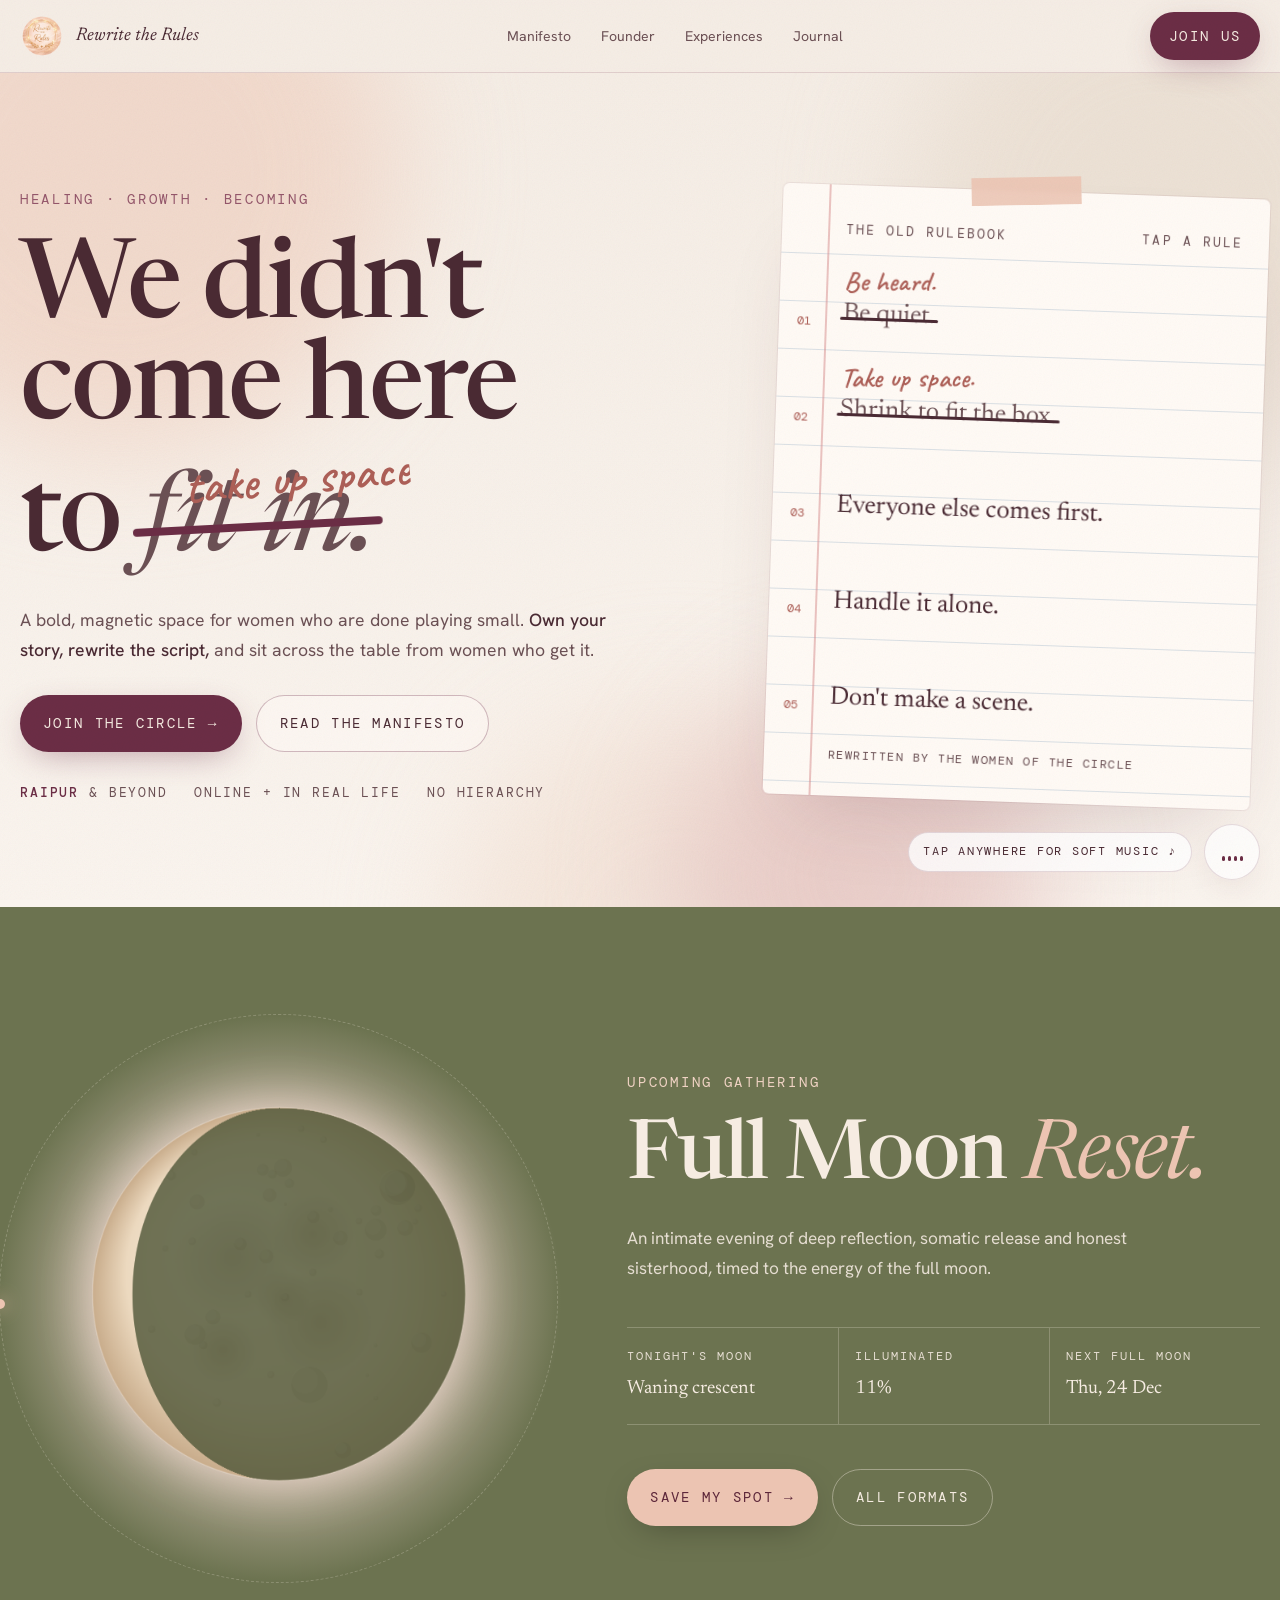
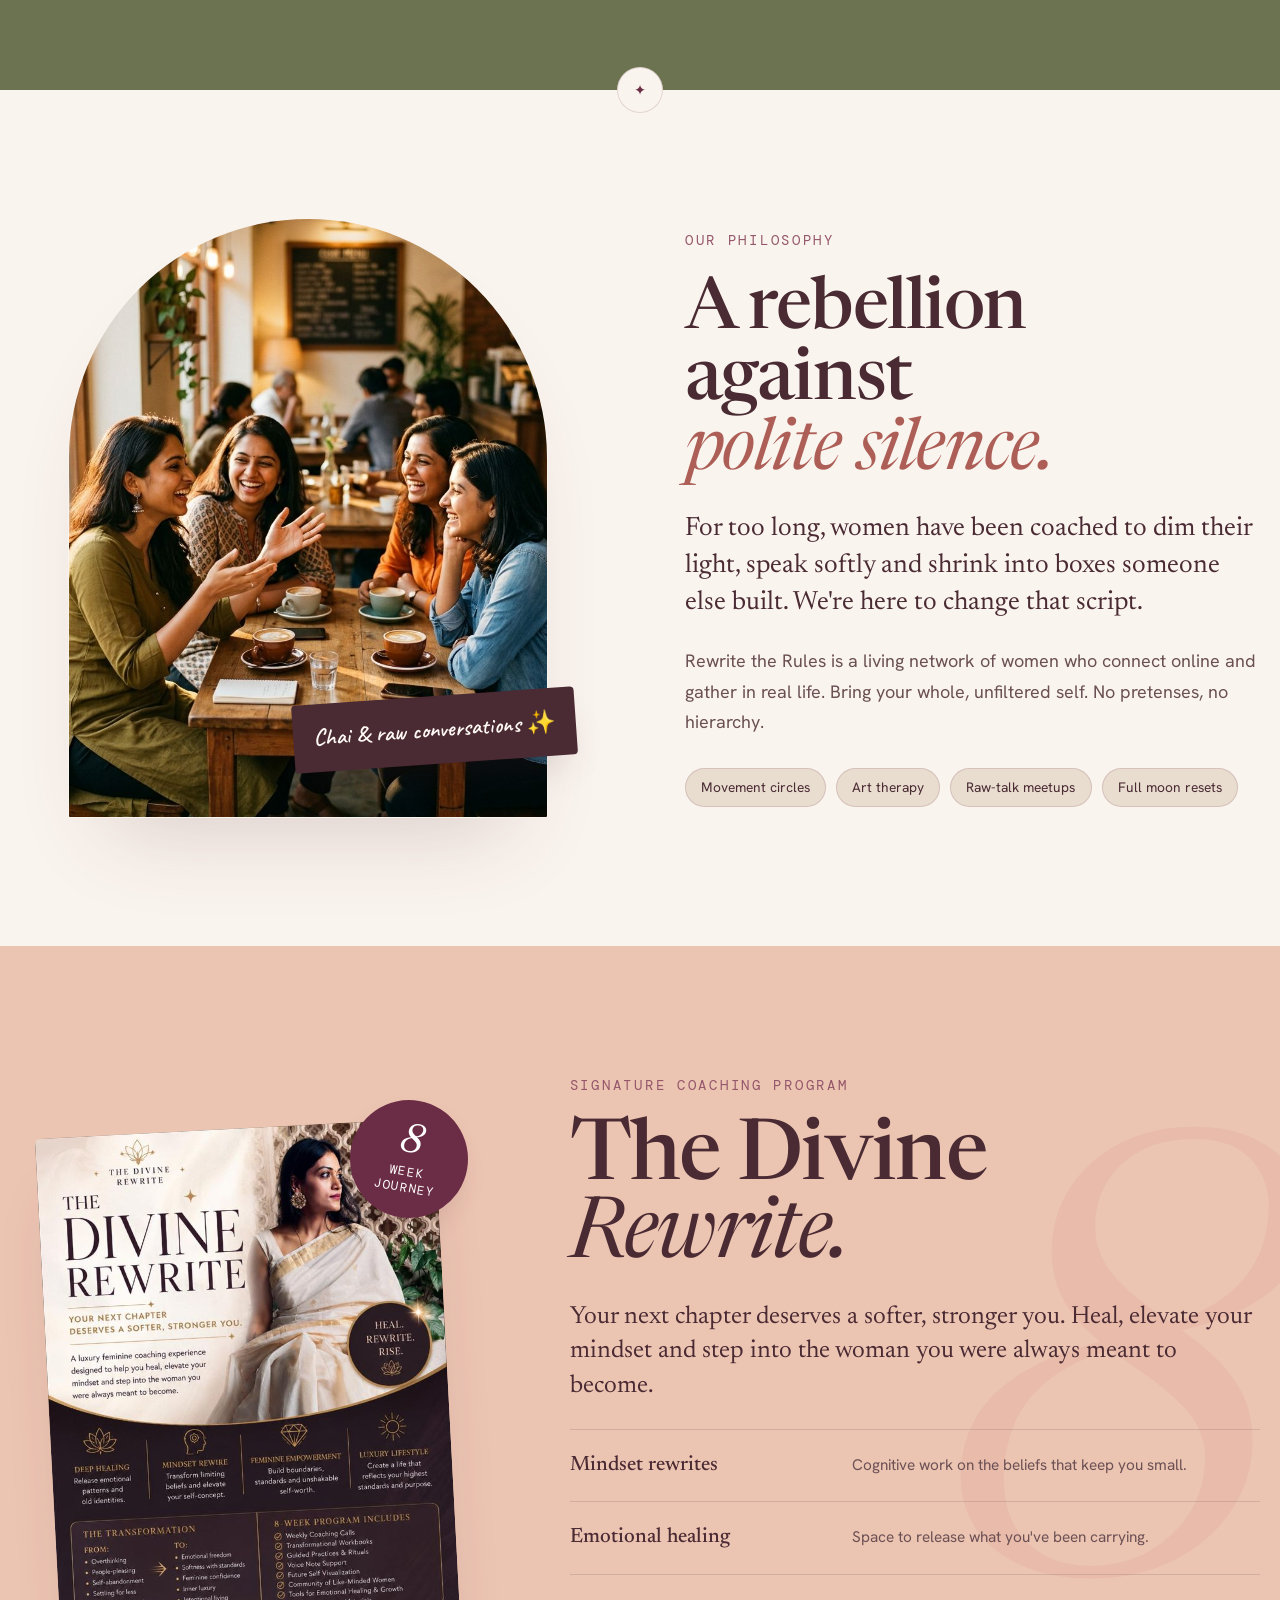
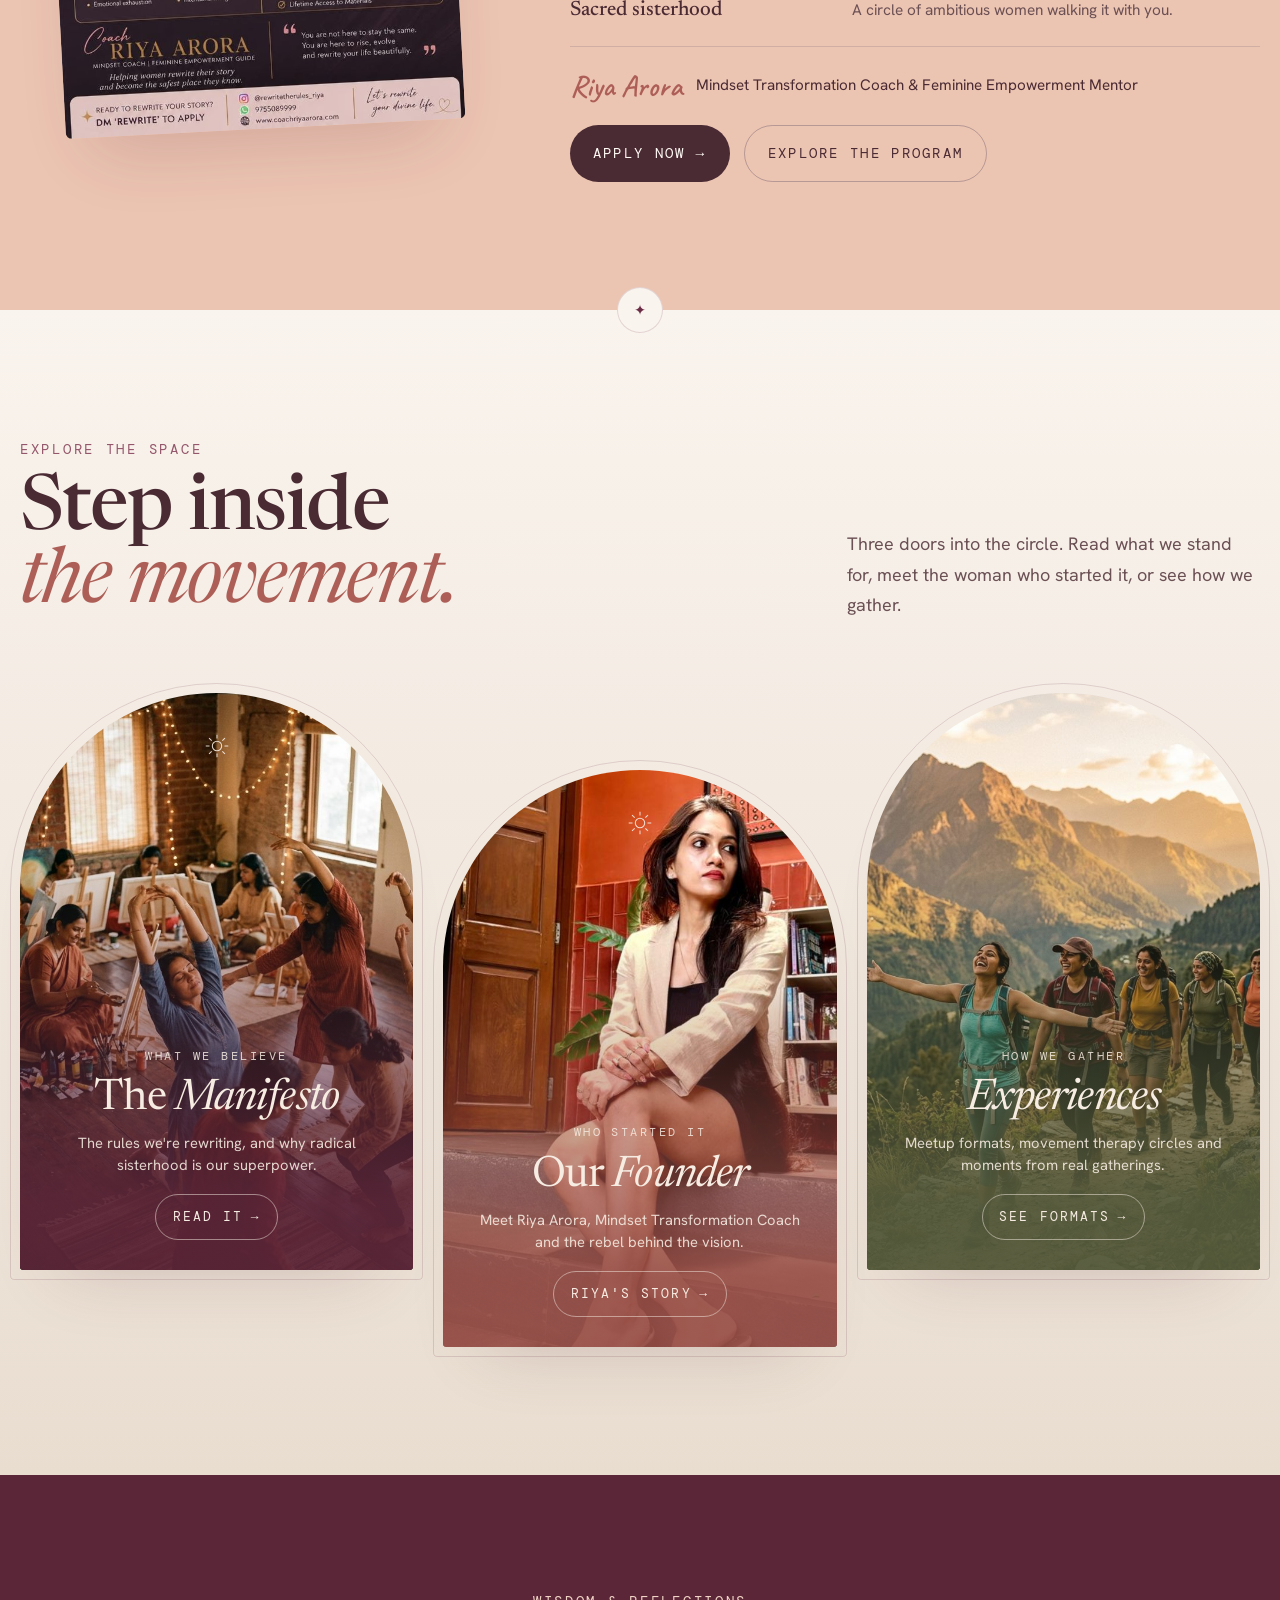
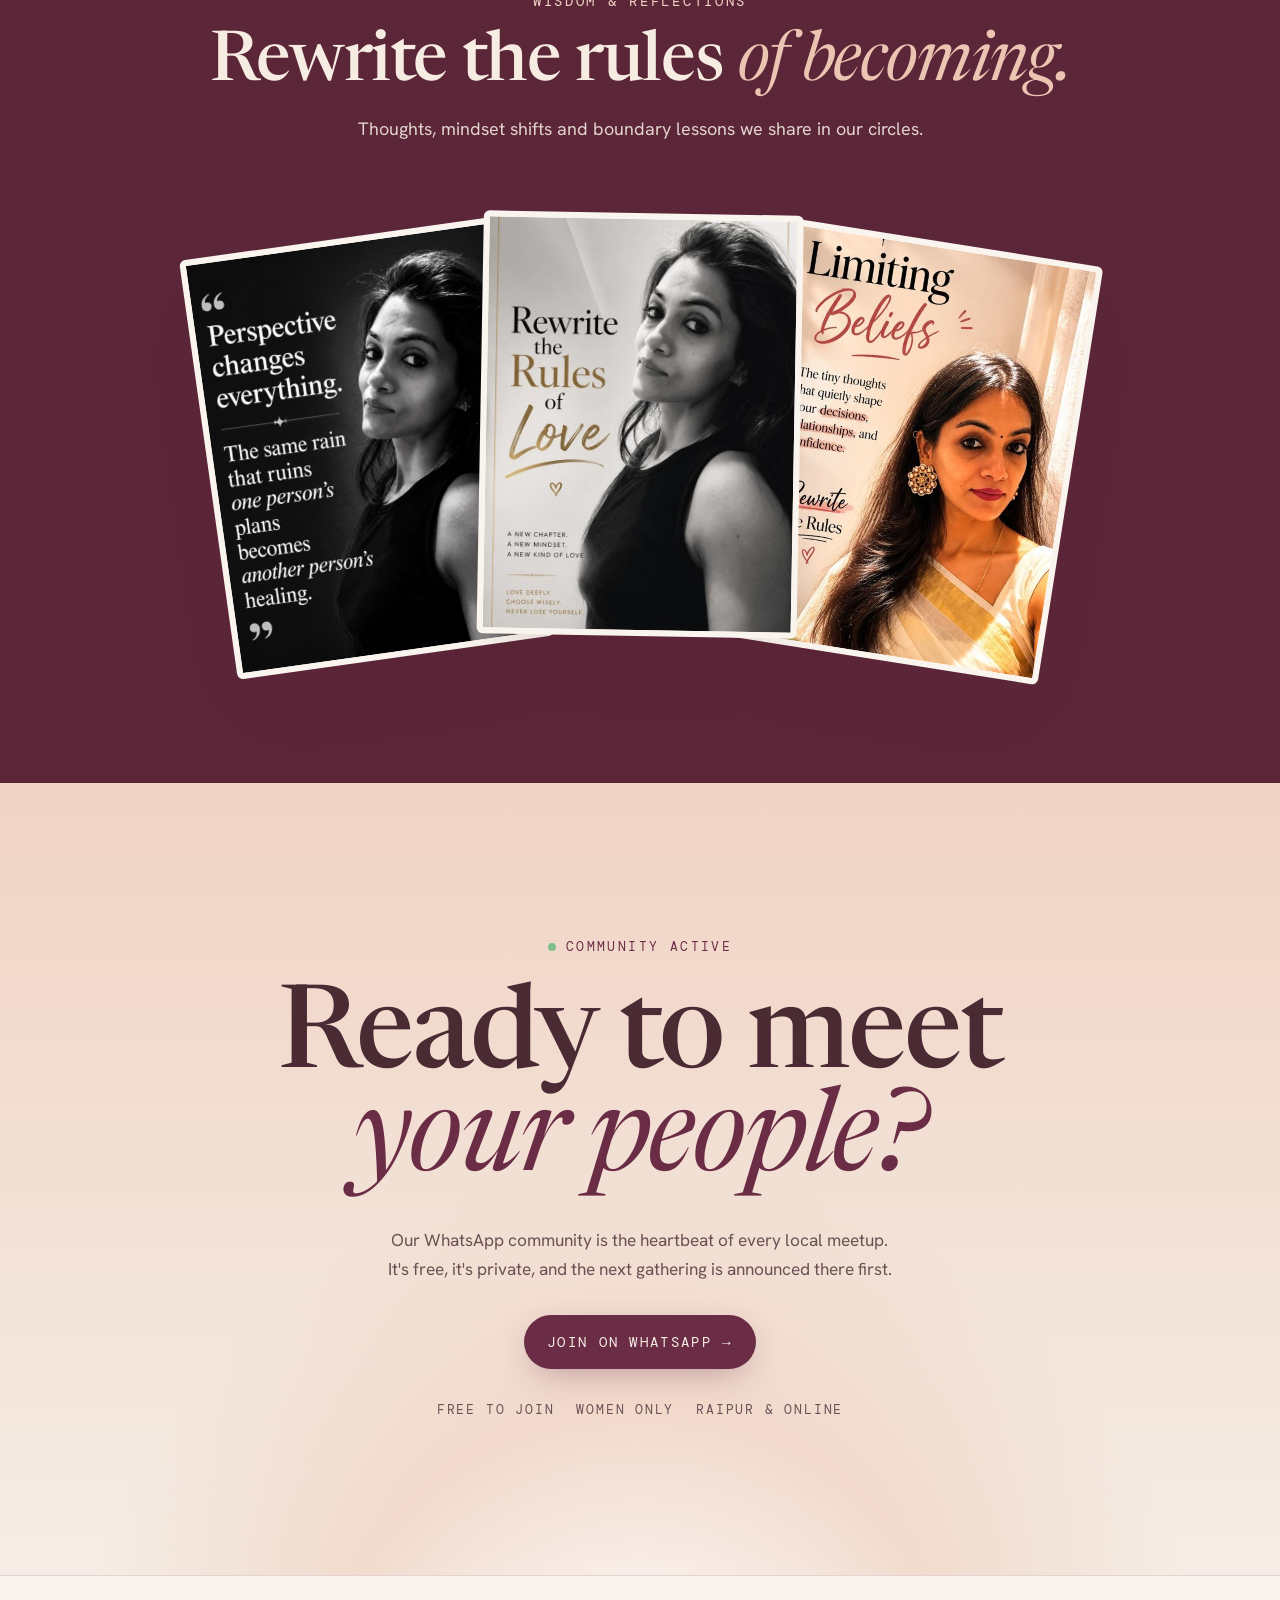
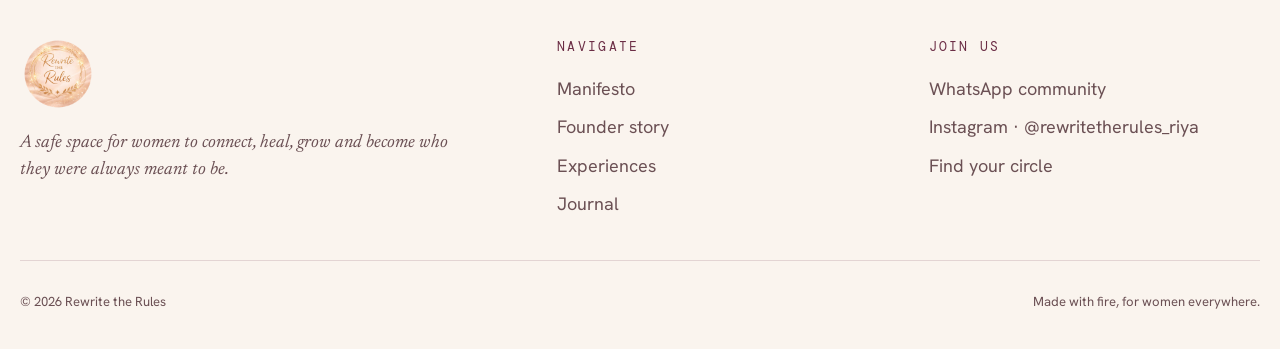
==== commit c3c9e108: "Phone app shell: bottom tab bar, installable web app, readable fonts Co-Authored-By: Claude Opus 5.5" ====
--- a/index.html
+++ b/index.html
@@ -5,6 +5,13 @@
 <meta name="viewport" content="width=device-width, initial-scale=1, viewport-fit=cover">
 <title>Rewrite the Rules — Safe Space for Women | Raipur & Beyond</title>
 <link rel="icon" type="image/png" href="assets/favicon.png">
+<link rel="manifest" href="manifest.webmanifest">
+<meta name="theme-color" content="#f5ede5">
+<meta name="apple-mobile-web-app-capable" content="yes">
+<meta name="mobile-web-app-capable" content="yes">
+<meta name="apple-mobile-web-app-status-bar-style" content="default">
+<meta name="apple-mobile-web-app-title" content="Rewrite">
+<link rel="apple-touch-icon" href="assets/apple-touch-icon.png">
 <meta name="description" content="A safe, bold community for women who are done playing small. Heal, grow and connect on your own terms. Starting from Raipur, going pan-India.">
 <meta property="og:type" content="website">
 <meta property="og:title" content="Rewrite the Rules — We didn't come here to fit in.">
--- a/assets/site.css
+++ b/assets/site.css
@@ -140,7 +140,7 @@
 .wisdom .poster{border-color:var(--ivory)}
 
 /* ---------- gathering / moon ---------- */
-.gathering{padding-block:clamp(80px,10vw,140px);background:var(--olive)}
+.gathering{padding-block:clamp(80px,10vw,140px);background:var(--olive);overflow:hidden}
 .gathering .wrap{display:grid;grid-template-columns:minmax(0,.9fr) minmax(0,1.1fr);gap:clamp(40px,7vw,100px);align-items:center}
 @media (max-width:900px){.gathering .wrap{grid-template-columns:minmax(0,1fr)}}
 .moon-stage{position:relative;aspect-ratio:1;max-width:520px;width:100%;margin-inline:auto}
@@ -306,20 +306,42 @@
   .rule .now{clip-path:none}
 }
 
-/* ---------- mobile menu (button added by assets/nav.js) ---------- */
-.menu-btn{display:none}
+
+
+/* ---------- phone app shell ---------- */
+@view-transition{navigation:auto}
+::view-transition-old(root){animation:vt-out .22s ease both}
+::view-transition-new(root){animation:vt-in .32s cubic-bezier(.2,.8,.2,1) both}
+@keyframes vt-out{to{opacity:0}}
+@keyframes vt-in{from{opacity:0;transform:translateY(10px)}}
+html{-webkit-tap-highlight-color:transparent}
+a,button{touch-action:manipulation}
+.tabbar{display:none}
 @media (max-width:880px){
-  .menu-btn{all:unset;cursor:pointer;display:grid;place-items:center;width:44px;height:44px;border-radius:50%;border:1px solid var(--line);margin-left:auto}
-  .menu-btn:focus-visible{outline:2px solid var(--gold);outline-offset:3px}
-  .menu-btn i{display:block;width:18px;height:1.5px;background:var(--text);position:relative;transition:background .2s}
-  .menu-btn i::before,.menu-btn i::after{content:"";position:absolute;left:0;width:18px;height:1.5px;background:var(--text);transition:transform .3s}
-  .menu-btn i::before{top:-6px}.menu-btn i::after{top:6px}
-  .nav.open .menu-btn i{background:transparent}
-  .nav.open .menu-btn i::before{transform:translateY(6px) rotate(45deg)}
-  .nav.open .menu-btn i::after{transform:translateY(-6px) rotate(-45deg)}
-  .nav .wrap{gap:12px}
-  .nav.open ul{display:flex;flex-direction:column;gap:0;position:absolute;left:0;right:0;top:100%;background:var(--night);border-bottom:1px solid var(--line);
-    padding:8px max(16px,env(safe-area-inset-right,0px)) 18px max(16px,env(safe-area-inset-left,0px));box-shadow:0 30px 40px -30px var(--shadow)}
-  .nav.open ul a{display:block;padding:14px 0;font-family:var(--f-display);font-size:1.6rem;color:var(--text);border-bottom:1px solid var(--line)}
-}
-@media (min-width:881px){.home-li{display:none}}
+  .tabbar{display:grid;grid-template-columns:repeat(5,minmax(0,1fr));position:fixed;z-index:80;left:0;right:0;bottom:0;view-transition-name:tabbar;
+    padding:6px max(6px,env(safe-area-inset-right,0px)) calc(6px + env(safe-area-inset-bottom,0px)) max(6px,env(safe-area-inset-left,0px));
+    background:rgba(250,244,238,.88);backdrop-filter:blur(18px) saturate(1.5);-webkit-backdrop-filter:blur(18px) saturate(1.5);border-top:1px solid var(--line);box-shadow:0 -12px 30px -22px var(--shadow)}
+  .tabbar a{display:flex;flex-direction:column;align-items:center;gap:2px;padding:4px 0 2px;text-decoration:none;color:var(--muted);font-size:.7rem;font-weight:500;letter-spacing:.01em;min-width:0}
+  .tabbar .ic{display:grid;place-items:center;width:52px;height:30px;border-radius:999px;transition:background .25s,transform .2s}
+  .tabbar svg{width:23px;height:23px}
+  .tabbar a[aria-current="page"]{color:var(--gold);font-weight:600}
+  .tabbar a[aria-current="page"] .ic{background:rgba(107,45,69,.12)}
+  .tabbar a:active .ic{transform:scale(.9)}
+  .has-tabbar body{padding-bottom:calc(72px + env(safe-area-inset-bottom,0px))}
+  .has-tabbar .sound{bottom:calc(84px + env(safe-area-inset-bottom,0px));right:calc(14px + env(safe-area-inset-right,0px))}
+  .sound button{width:46px;height:46px}
+  .sound .hint{font-size:.72rem;padding:.6em .9em}
+  /* compact app header */
+  .nav{view-transition-name:appbar}
+  .nav .wrap{padding-block:8px}
+  .brand img{width:38px;height:38px}
+  .nav .btn{padding:.75em 1.15em;font-size:.78rem}
+  /* tighter sections, press feedback */
+  .btn:active,.door:active,.card a:active,.rule:active{transform:scale(.97)}
+  footer{padding-block:44px 28px}
+  footer .wrap{gap:28px}
+}
+@media (max-width:520px){
+  body{font-size:17px}
+  .hero-ctas .btn{flex:1 1 auto;justify-content:center}
+}
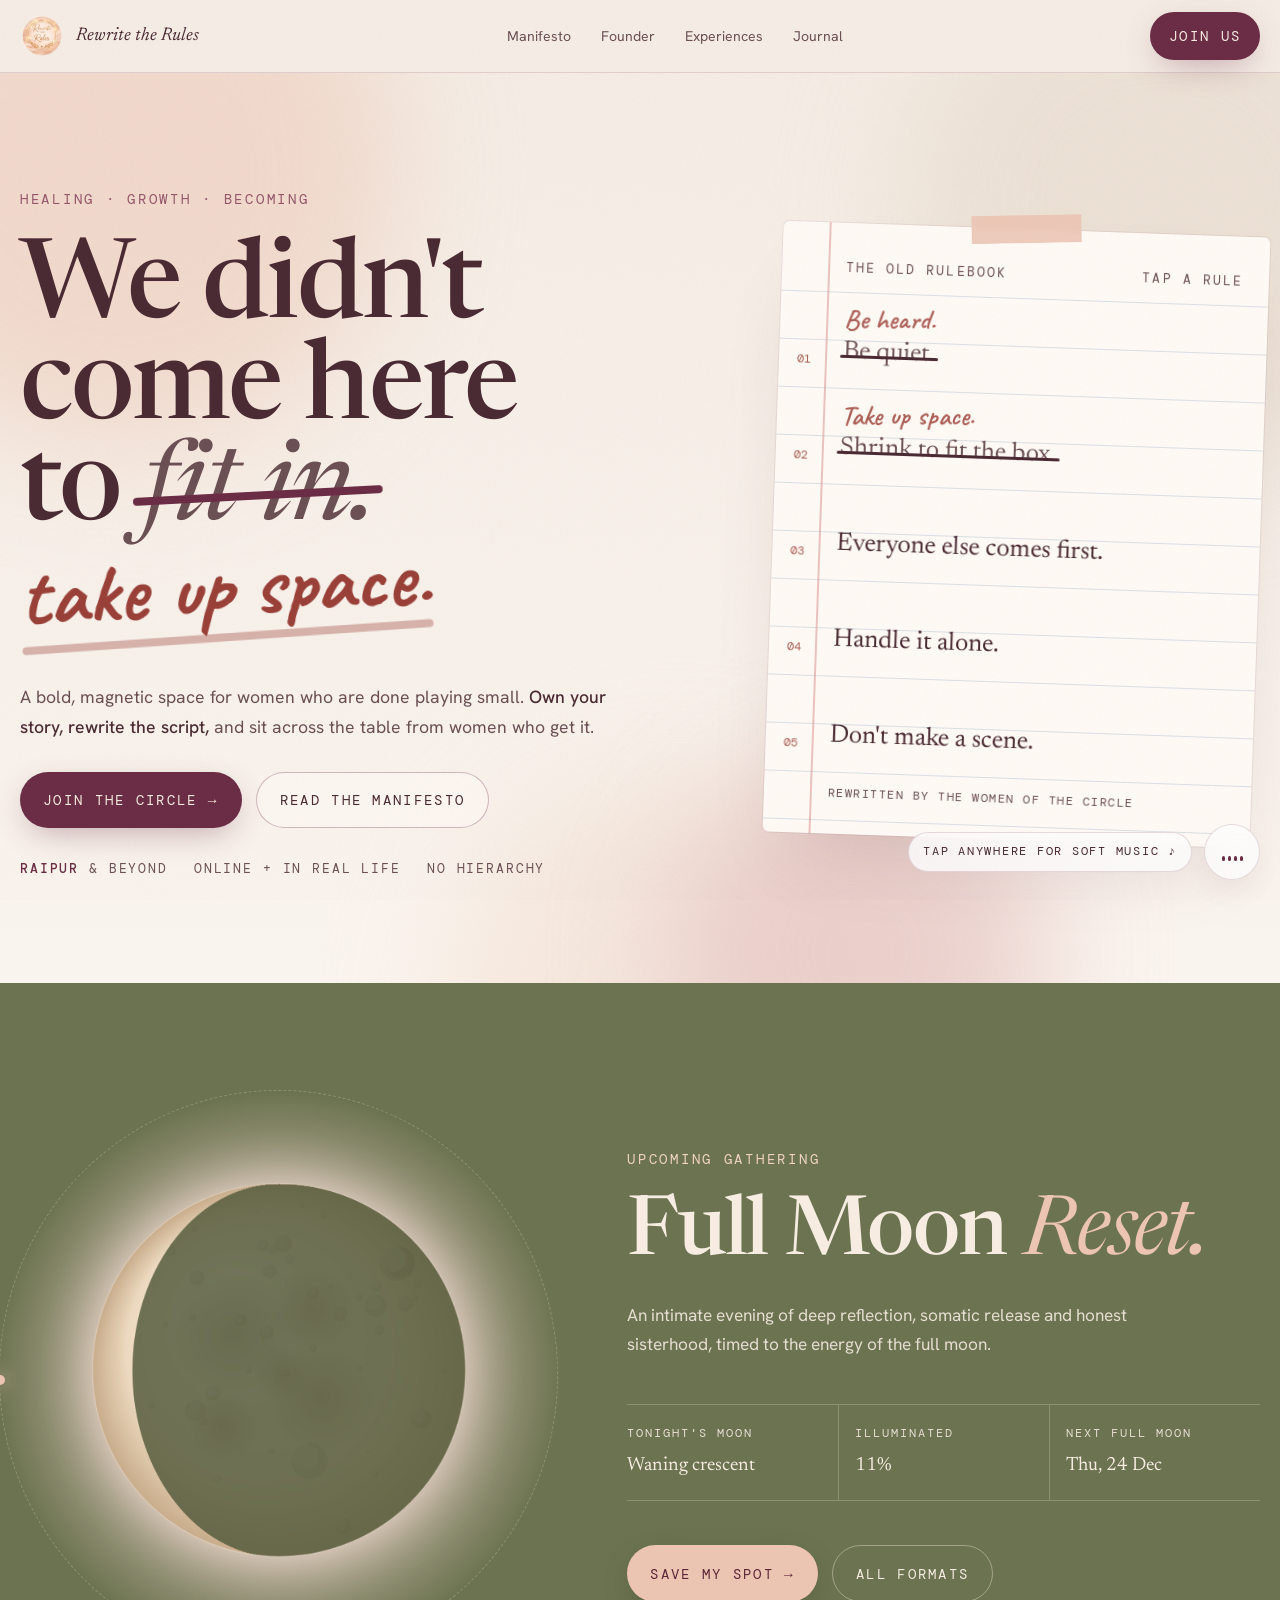
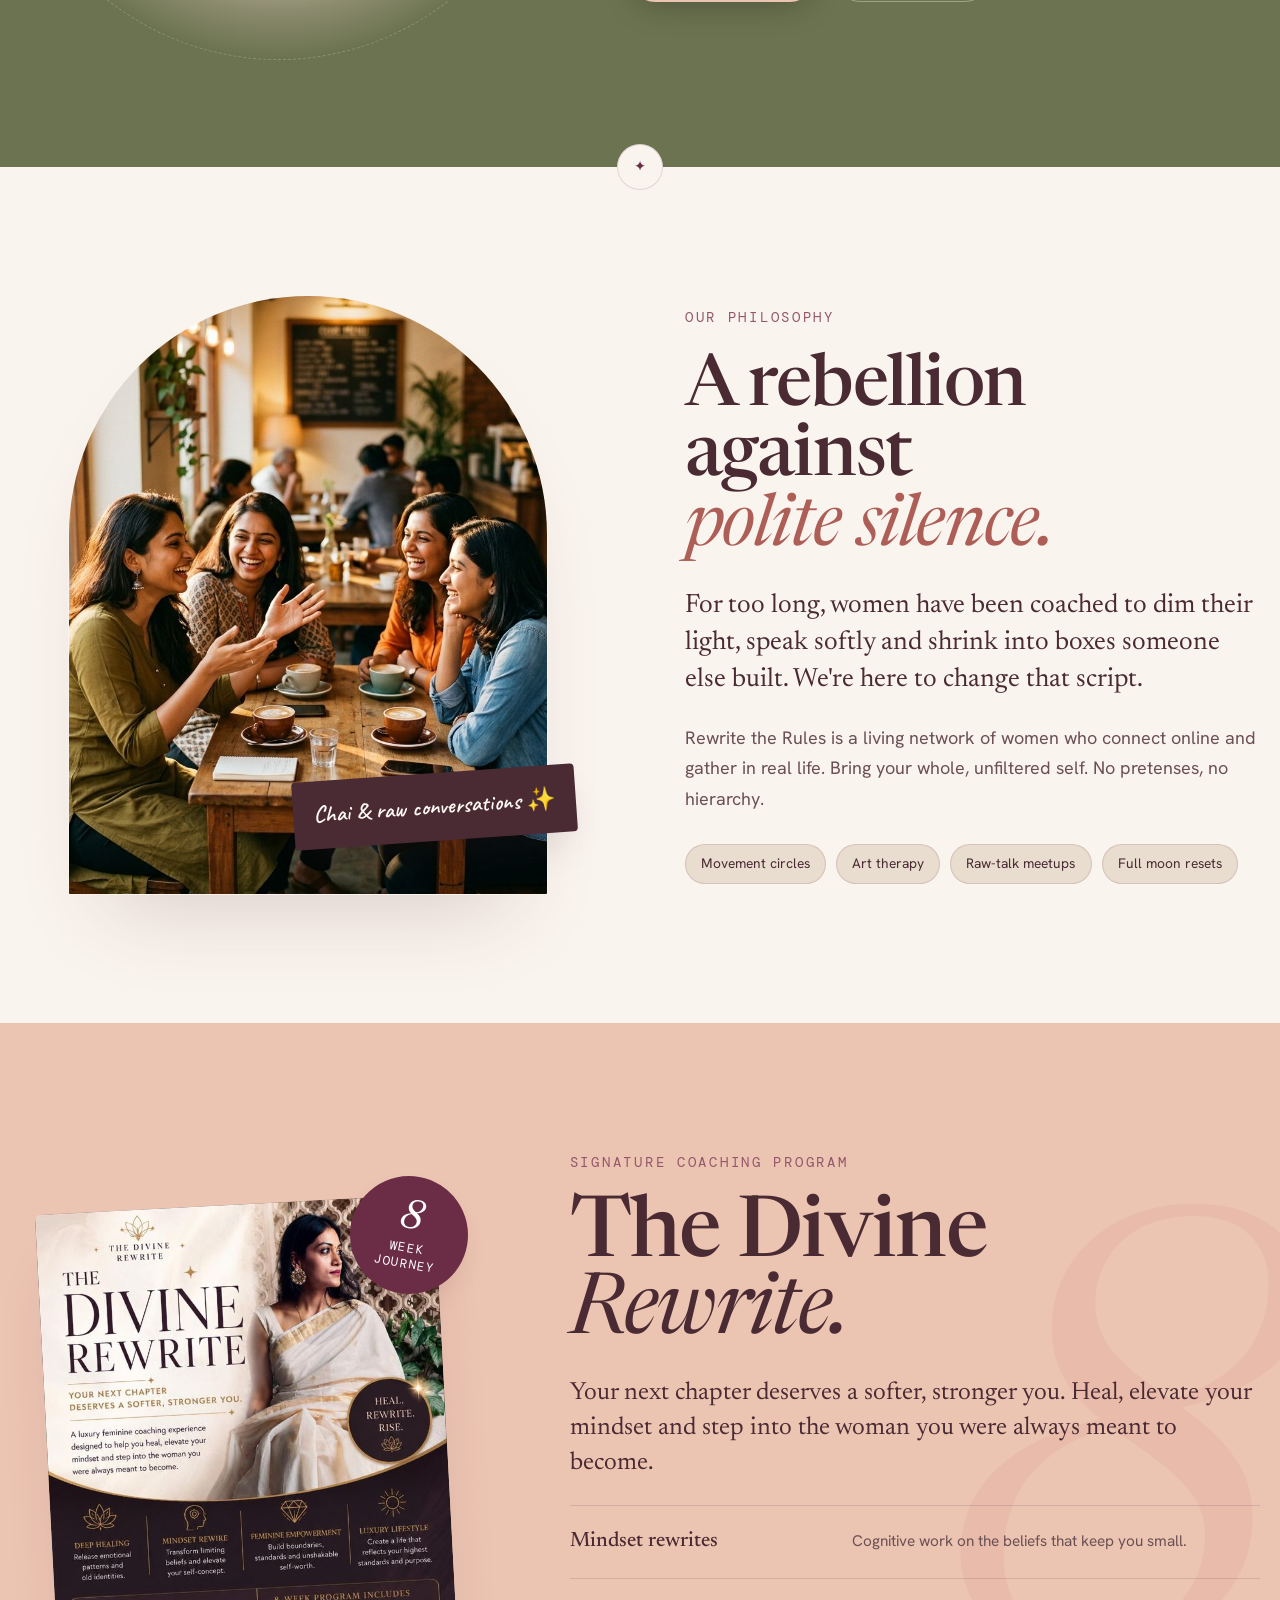
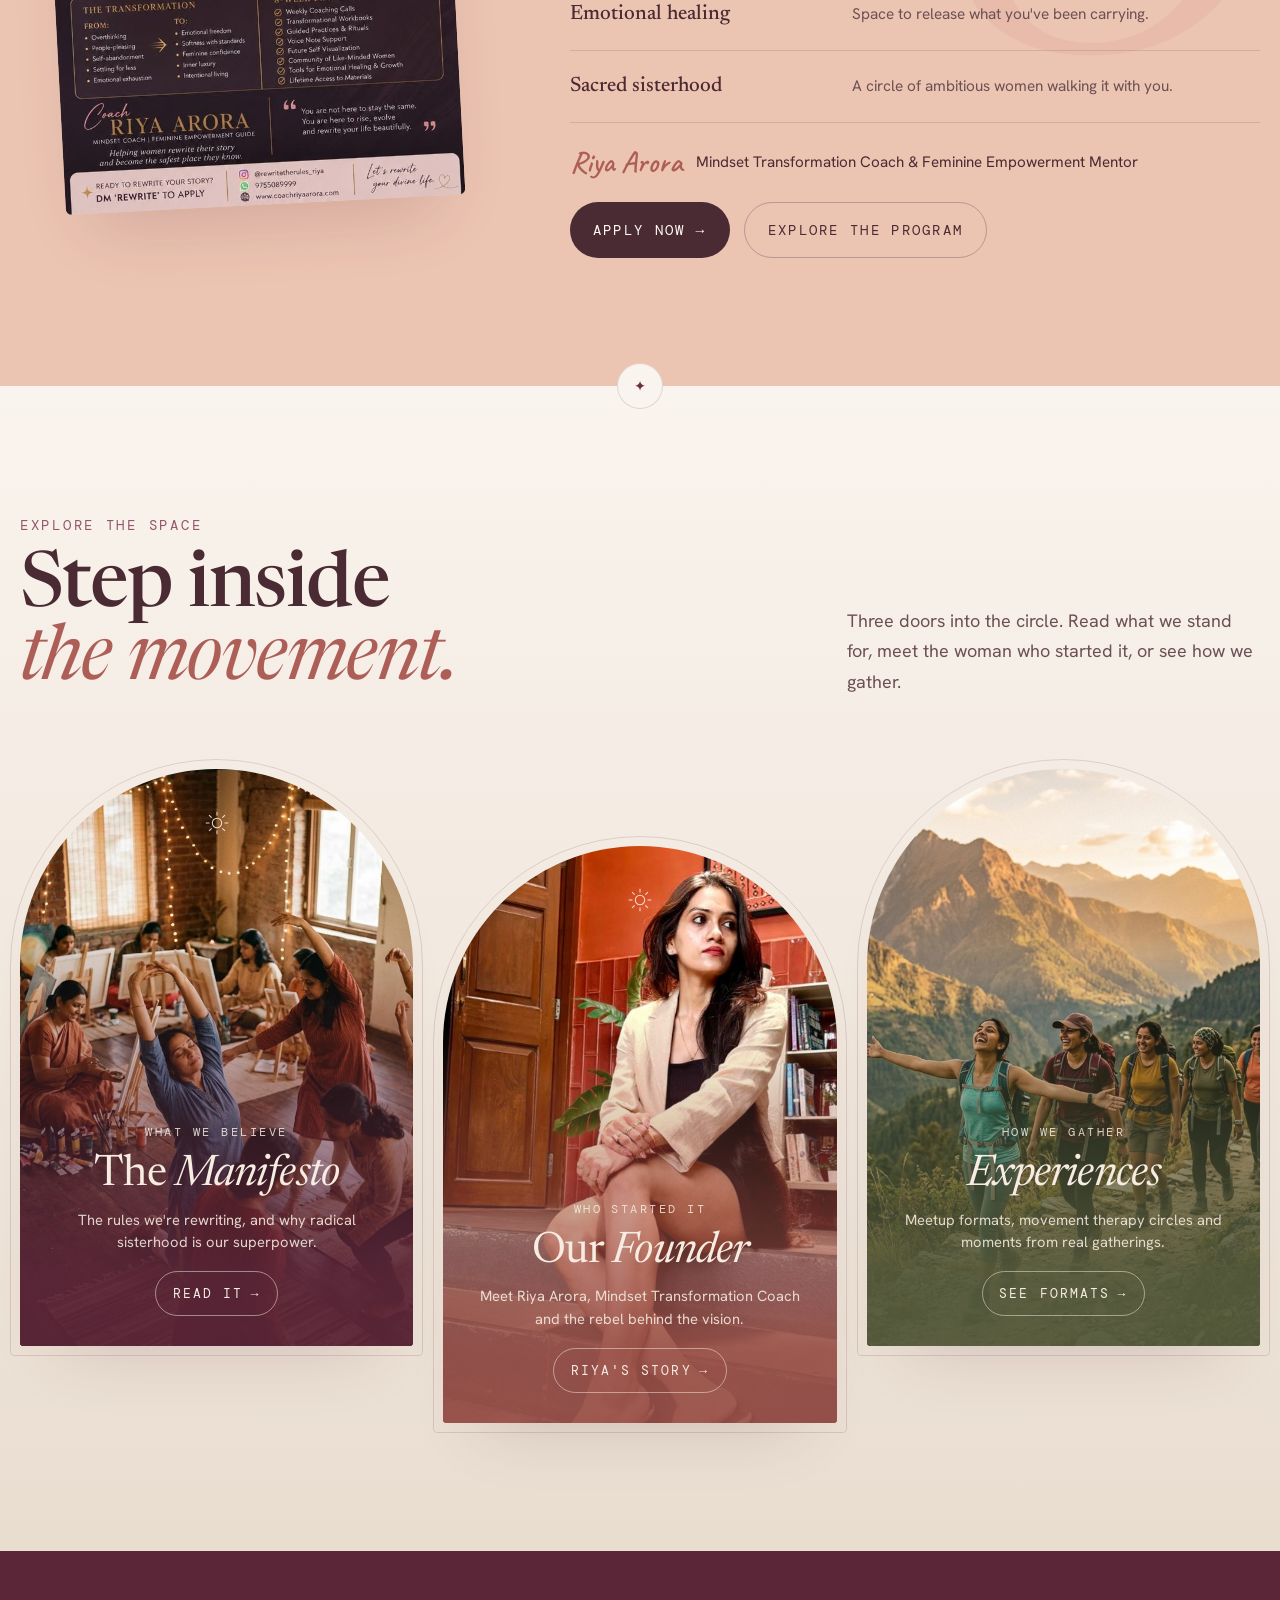
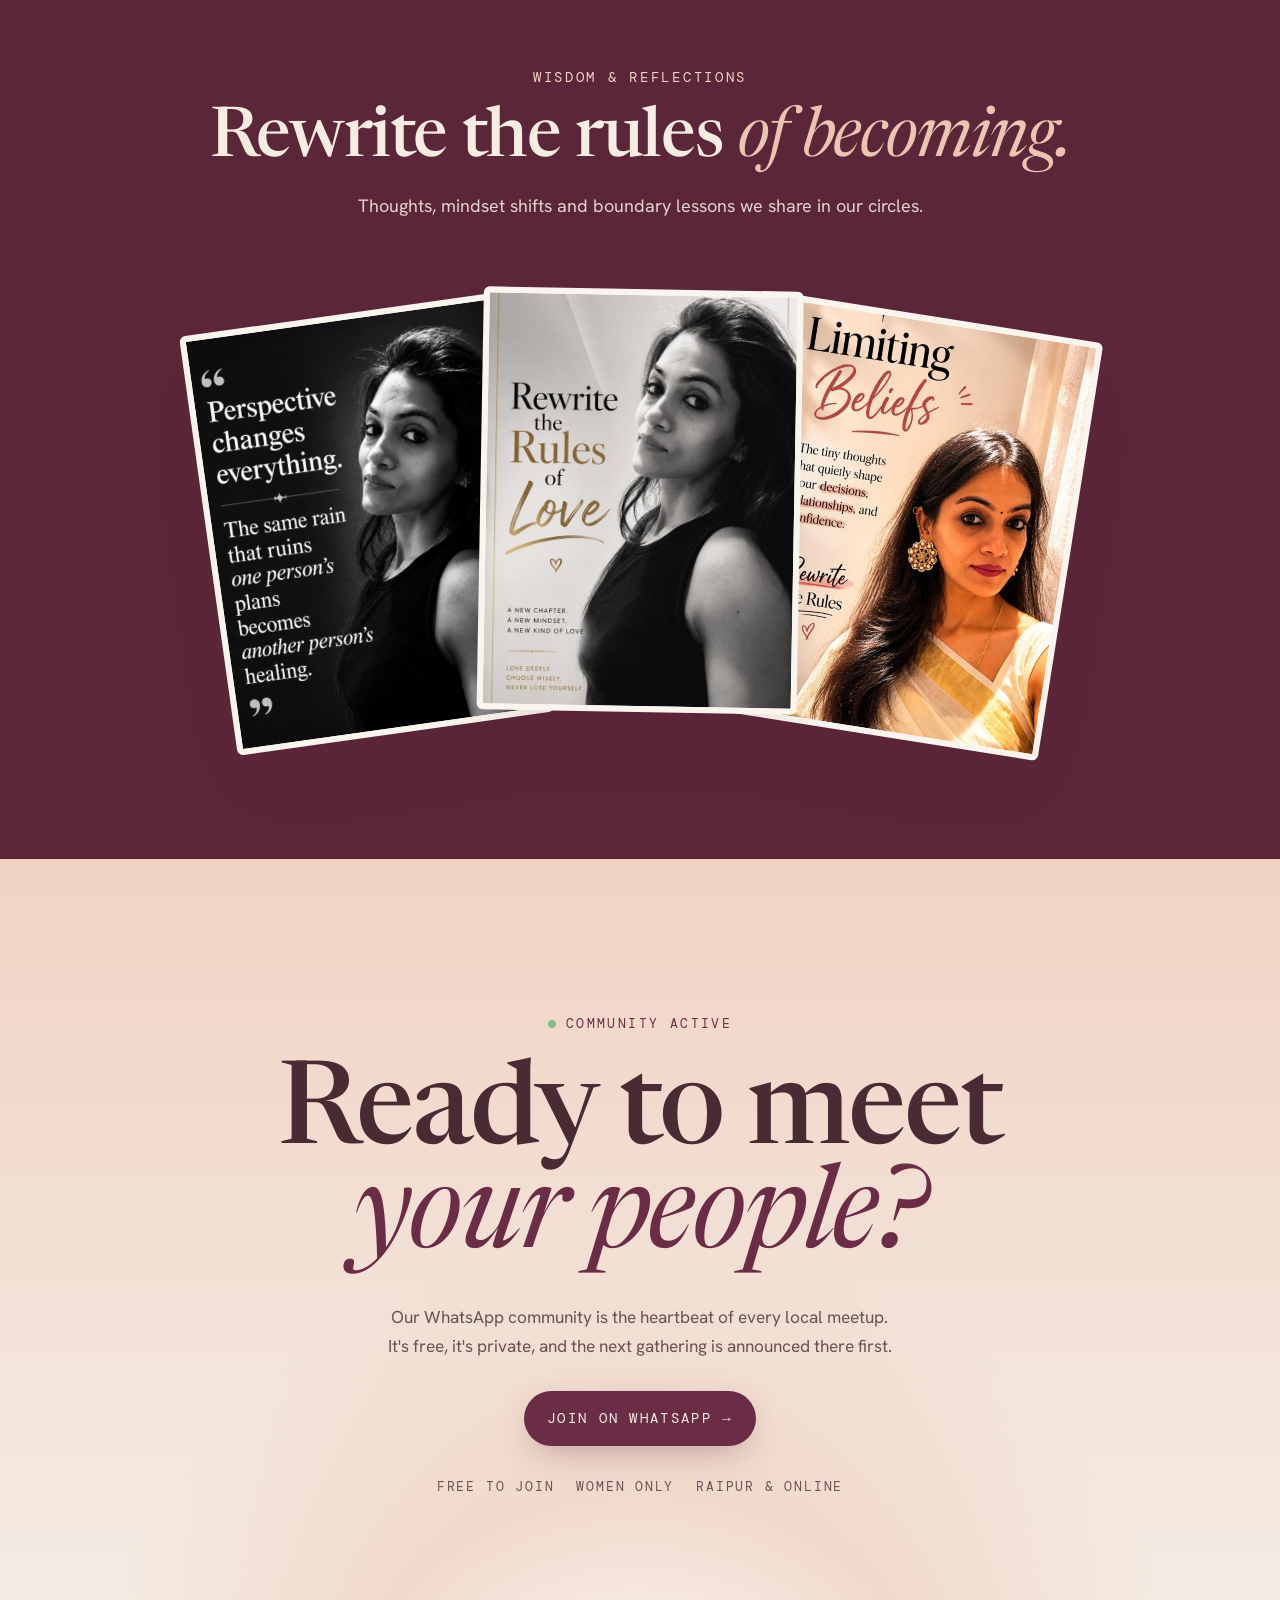
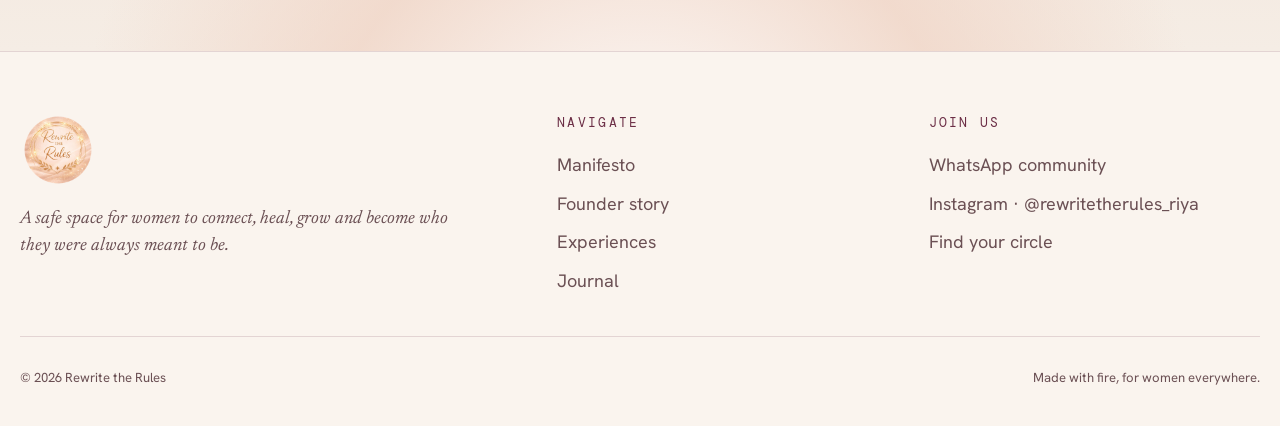
==== commit 72421628: "Make the handwritten 'take up space' line large and readable Co-Authored-By: Claude Opus 5.5 <norepl" ====
--- a/index.html
+++ b/index.html
@@ -42,7 +42,7 @@
   <div class="wrap">
     <div class="hero-copy">
       <div class="eyebrow">Healing · Growth · Becoming</div>
-      <h1>We didn't come here to <em class="strike"><span class="old">fit in.</span><span class="new" aria-hidden="true">take up space</span></em></h1>
+      <h1>We didn't come here to <em class="strike"><span class="old">fit in.</span></em> <span class="rewrite">take up space.</span></h1>
       <p class="hero-lede">A bold, magnetic space for women who are done playing small. <strong>Own your story, rewrite the script,</strong> and sit across the table from women who get it.</p>
       <div class="hero-ctas">
         <a class="btn btn-gold" href="join.html">Join the circle <span class="arr">→</span></a>
--- a/assets/site.css
+++ b/assets/site.css
@@ -92,12 +92,12 @@
 .hero h1 em{font-style:italic;font-weight:400}
 .strike{position:relative;display:inline-block;white-space:nowrap}
 .strike .old{color:var(--muted);transition:color 1s}
+.rewrite{display:block;width:max-content;max-width:100%;margin-top:.12em;font-family:var(--f-hand);font-weight:700;font-style:normal;font-size:.78em;line-height:1;letter-spacing:0;color:#9a4038;transform:rotate(-3deg);transform-origin:left center;
+  clip-path:inset(-20% -5% -30% 0);animation:write 1.4s steps(18,end) 1.4s both}
+.rewrite::after{content:"";display:block;height:.09em;margin-top:.04em;width:100%;background:#9a4038;opacity:.35;border-radius:9px;transform:rotate(-1deg)}
 .strike::after{content:"";position:absolute;left:-4%;right:-4%;top:54%;height:.075em;background:var(--gold);border-radius:4px;transform:rotate(-3deg) scaleX(1);transform-origin:left;animation:strike .9s cubic-bezier(.7,0,.2,1) .7s both}
-.strike{margin-top:.28em}
-.strike .new{position:absolute;left:18%;bottom:74%;font-family:var(--f-hand);font-style:normal;color:var(--rose);font-size:0.45em;letter-spacing:0;transform:rotate(-5deg);white-space:nowrap;
-  clip-path:inset(0 0 0 0);animation:write 1.3s steps(16,end) 1.5s both;font-weight:600}
 @keyframes strike{from{transform:rotate(-3deg) scaleX(0)}}
-@keyframes write{from{clip-path:inset(0 100% 0 0)}}
+@keyframes write{from{clip-path:inset(-20% 100% -30% 0)}}
 .hero-lede{max-width:34em;color:var(--muted);font-size:1.1rem}
 .hero-lede strong{color:var(--text);font-weight:500}
 .hero-ctas{display:flex;flex-wrap:wrap;gap:14px}
